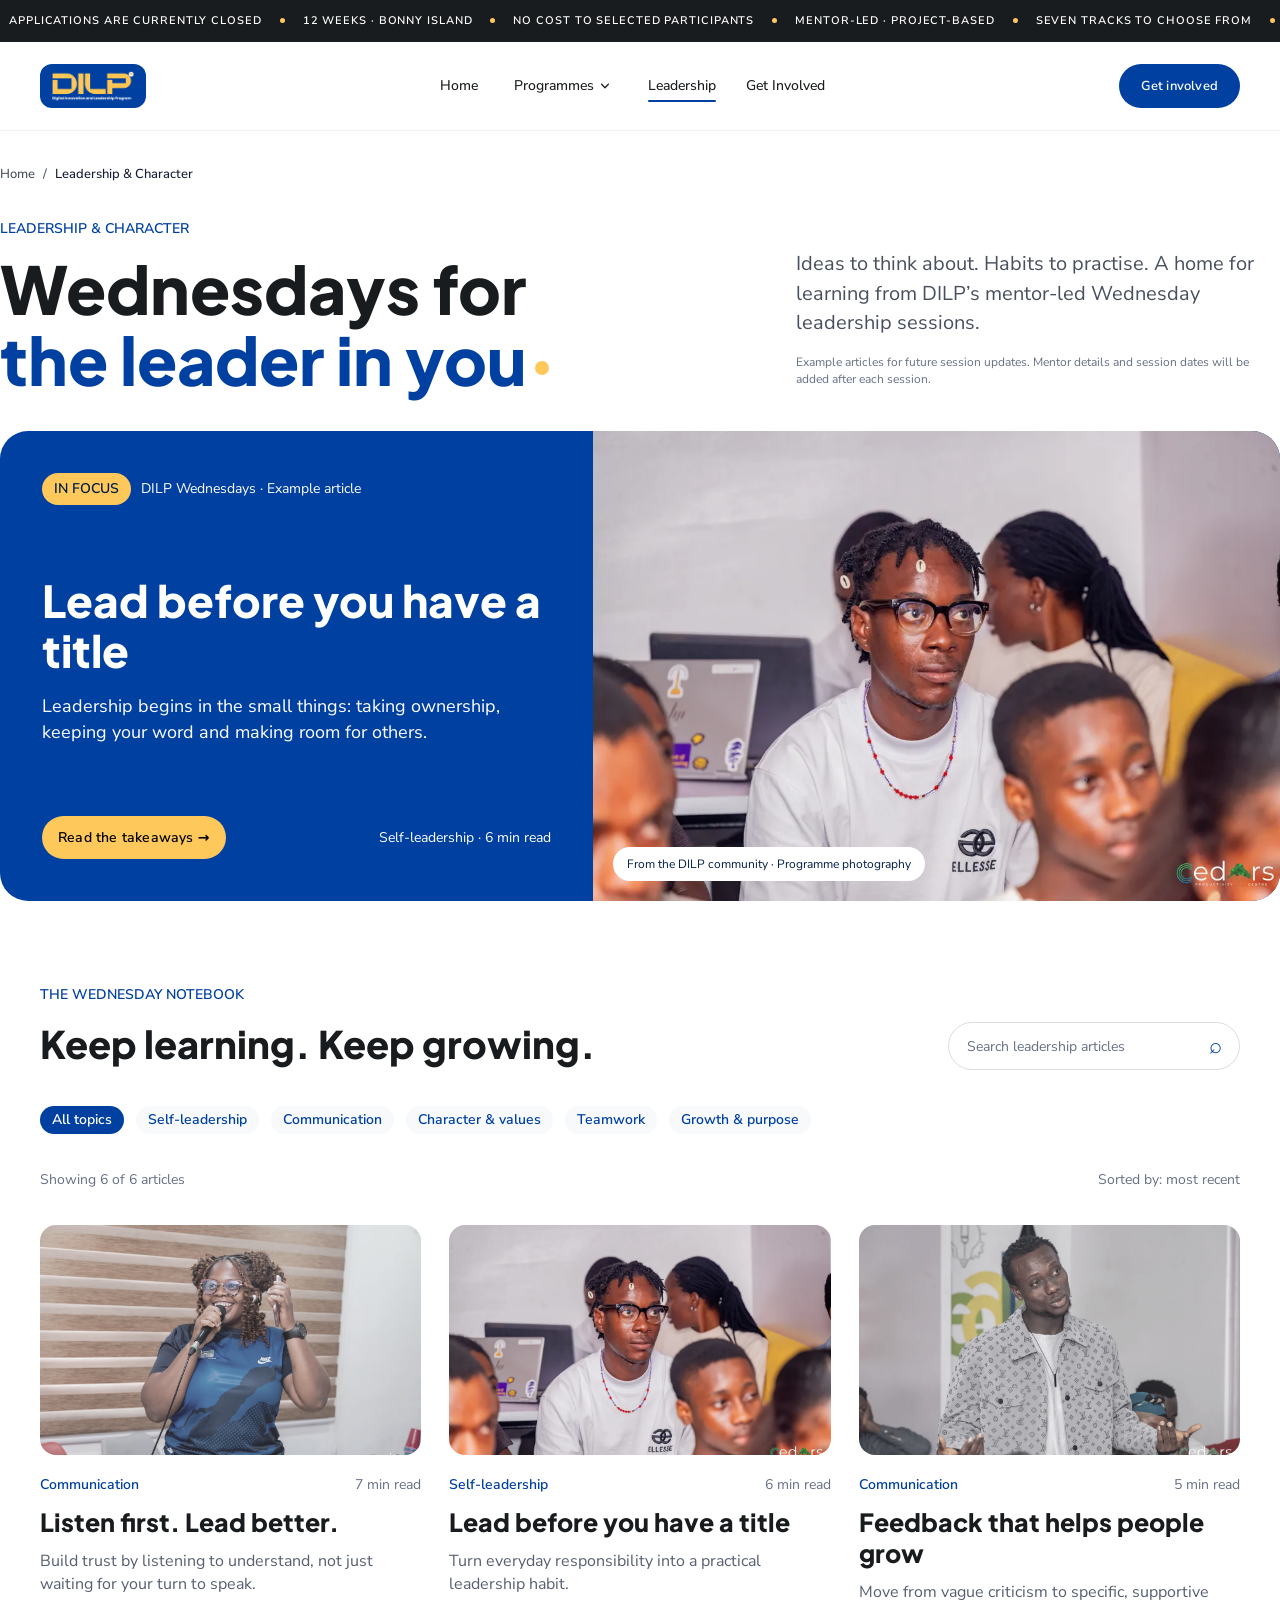
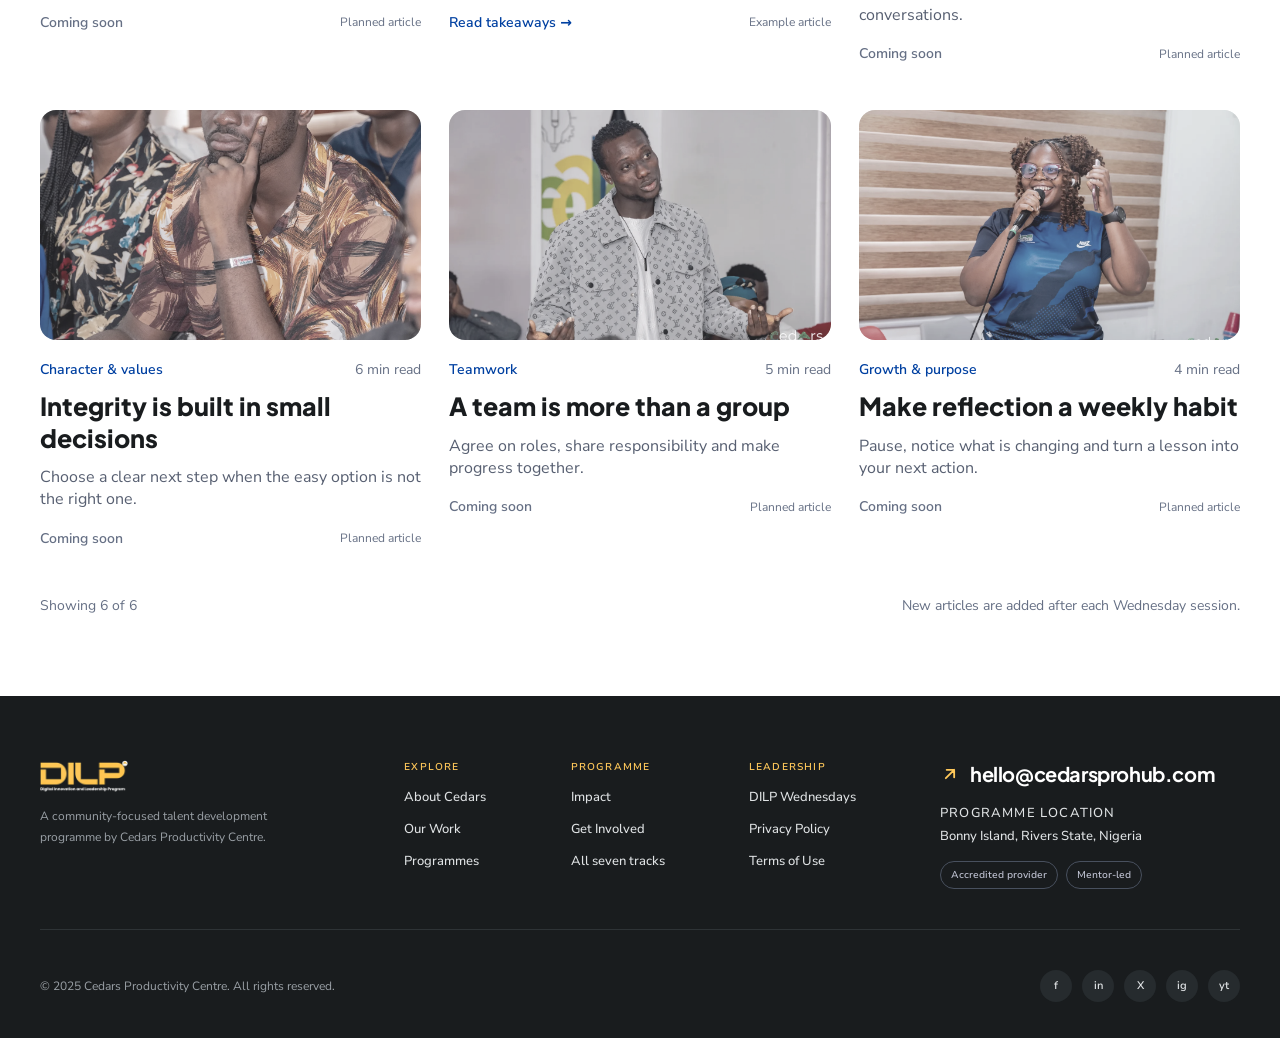
==== articles/index.html @ 05a24cbb "Add leadership articles, get-involved page and seven-track catalogue Pages - articles/: DILP Wednesd" ====
<!DOCTYPE html>
<html lang="en">
<head>
<meta charset="utf-8">
<meta name="viewport" content="width=device-width, initial-scale=1">
<title>DILP Wednesdays — Leadership hub | Cedars Productivity Centre</title>
<meta name="description" content="Ideas to think about. Habits to practise. A home for learning from DILP’s mentor-led Wednesday leadership sessions.">
<meta name="theme-color" content="#0040a1">

<meta property="og:type" content="website">
<meta property="og:title" content="DILP Wednesdays — Leadership hub | Cedars Productivity Centre">
<meta property="og:description" content="Ideas to think about. Habits to practise. A home for learning from DILP’s mentor-led Wednesday leadership sessions.">
<meta property="og:image" content="../assets/img/article-feature.webp">

<link rel="preconnect" href="https://fonts.googleapis.com">
<link rel="preconnect" href="https://fonts.gstatic.com" crossorigin>
<link href="https://fonts.googleapis.com/css2?family=Plus+Jakarta+Sans:wght@600;700;800&family=Nunito+Sans:ital,wght@0,400;0,500;0,600;0,700;1,400&family=Poppins:wght@400;500;600&display=swap" rel="stylesheet">
<link rel="stylesheet" href="../styles.css">
</head>
<body>

<a class="skip-link" href="#main">Skip to content</a>

<div class="ticker" aria-label="Programme announcements">
  <div class="marquee" style="--marquee-duration: 42s" data-marquee>
    <div class="marquee__track" data-marquee-track>
      <p class="ticker__item">APPLICATIONS ARE CURRENTLY CLOSED <img class="ticker__dot" src="../assets/svg/ticker-dot.svg" alt="" aria-hidden="true"></p>
      <p class="ticker__item">12 WEEKS · BONNY ISLAND <img class="ticker__dot" src="../assets/svg/ticker-dot.svg" alt="" aria-hidden="true"></p>
      <p class="ticker__item">NO COST TO SELECTED PARTICIPANTS <img class="ticker__dot" src="../assets/svg/ticker-dot.svg" alt="" aria-hidden="true"></p>
      <p class="ticker__item">MENTOR-LED · PROJECT-BASED <img class="ticker__dot" src="../assets/svg/ticker-dot.svg" alt="" aria-hidden="true"></p>
      <p class="ticker__item">SEVEN TRACKS TO CHOOSE FROM <img class="ticker__dot" src="../assets/svg/ticker-dot.svg" alt="" aria-hidden="true"></p>
      <p class="ticker__item">DELIVERED BY CEDARS PRODUCTIVITY CENTRE <img class="ticker__dot" src="../assets/svg/ticker-dot.svg" alt="" aria-hidden="true"></p>
    </div>
  </div>
</div>

<header class="header" data-header>
  <div class="shell header__inner">
    <a class="logo" href="../index.html" aria-label="DILP — home">
      <span class="logo__plate">
        <img class="logo__img" src="../assets/img/dilp-logo.png" width="186" height="68" alt="DILP">
        <span class="logo__word" aria-hidden="true">DILP</span>
      </span>
    </a>

    <nav class="nav" aria-label="Primary">
      <a class="nav__link" href="../index.html">Home</a>
      <div class="nav__group" data-dropdown data-open="false">
        <button class="nav__link" type="button" aria-expanded="false" aria-haspopup="true" aria-controls="programmes-menu" data-dropdown-toggle>
          Programmes
          <img class="nav__chevron" src="../assets/svg/nav-chevron.svg" alt="" aria-hidden="true">
        </button>
        <div class="dropdown" id="programmes-menu" role="menu">
          <span class="dropdown__label">SEVEN TRACKS</span>
          <a role="menuitem" href="../tracks/cybersecurity.html">Cybersecurity &amp; Digital Safety</a>
          <a role="menuitem" href="../tracks/front-end-development.html">Front-End Development</a>
          <a role="menuitem" href="../tracks/back-end-development.html">Back-End Development</a>
          <a role="menuitem" href="../tracks/product-design.html">Product Design</a>
          <a role="menuitem" href="../tracks/graphic-design.html">Graphic Design</a>
          <a role="menuitem" href="../tracks/ai-and-automation.html">AI &amp; Automation</a>
          <a role="menuitem" href="../tracks/data-analytics.html">Data Analytics</a>
        </div>
      </div>
      <a class="nav__link" href="../articles/index.html" aria-current="page">Leadership</a>
      <a class="nav__link" href="../get-involved.html">Get Involved</a>
    </nav>

    <div class="header__actions">
      <a class="btn btn--blue btn--nav" href="../get-involved.html">Get involved</a>
      <button class="burger" type="button" aria-expanded="false" aria-controls="mobile-nav" aria-label="Open menu" data-burger>
        <span></span>
      </button>
    </div>
  </div>

  <!-- Mobile menu mirrors the desktop nav exactly: the same four
       destinations, with Programmes expanding to the track list. -->
  <div class="mobile-nav" id="mobile-nav" data-open="false">
    <div class="shell">
      <ul data-accordion>
        <li><a href="../index.html">Home</a></li>
        <li class="mobile-nav__group" data-open="false">
          <button class="mobile-nav__toggle" type="button" aria-expanded="false" aria-controls="mobile-programmes" data-accordion-toggle>
            Programmes
            <span class="accordion__sign" aria-hidden="true">+</span>
          </button>
          <div class="accordion__panel" id="mobile-programmes" role="region" aria-label="Tracks">
            <div>
              <ul class="mobile-nav__sub">
                <li><a href="../tracks/cybersecurity.html">Cybersecurity &amp; Digital Safety</a></li>
            <li><a href="../tracks/front-end-development.html">Front-End Development</a></li>
            <li><a href="../tracks/back-end-development.html">Back-End Development</a></li>
            <li><a href="../tracks/product-design.html">Product Design</a></li>
            <li><a href="../tracks/graphic-design.html">Graphic Design</a></li>
            <li><a href="../tracks/ai-and-automation.html">AI &amp; Automation</a></li>
            <li><a href="../tracks/data-analytics.html">Data Analytics</a></li>
              </ul>
            </div>
          </div>
        </li>
        <li><a href="../articles/index.html">Leadership</a></li>
        <li><a href="../get-involved.html">Get Involved</a></li>
      </ul>
      <a class="btn btn--blue btn--lg" href="../get-involved.html">Get involved</a>
    </div>
  </div>
</header>

<main id="main">

  <section class="editorial">
    <div class="shell editorial__inner">
      <nav class="breadcrumb" aria-label="Breadcrumb">
        <a href="../index.html">Home</a>
        <span aria-hidden="true">/</span>
        <span aria-current="page">Leadership &amp; Character</span>
      </nav>

      <div class="masthead">
        <div class="masthead__title">
          <span class="editorial__label">LEADERSHIP &amp; CHARACTER</span>
          <h1>Wednesdays for<br><span class="accent">the leader in you</span><span class="masthead__dot" aria-hidden="true"></span></h1>
        </div>
        <div class="masthead__intro">
          <p>Ideas to think about. Habits to practise. A home for learning from DILP&rsquo;s mentor-led Wednesday leadership sessions.</p>
          <p class="masthead__note">Example articles for future session updates. Mentor details and session dates will be added after each session.</p>
        </div>
      </div>

      <article class="feature reveal">
        <div class="feature__story">
          <div class="feature__label">
            <span class="feature__badge">IN FOCUS</span>
            <span class="feature__series">DILP Wednesdays · Example article</span>
          </div>
          <div class="feature__copy">
            <h2><a class="card-link" href="lead-before-you-have-a-title.html">Lead before you have a title</a></h2>
            <p>Leadership begins in the small things: taking ownership, keeping your word and making room for others.</p>
          </div>
          <div class="feature__action">
            <a class="btn btn--yellow btn--feature" href="lead-before-you-have-a-title.html">Read the takeaways &rarr;</a>
            <span class="feature__meta">Self-leadership · 6 min read</span>
          </div>
        </div>
        <div class="feature__photo">
          <img src="../assets/img/article-feature.webp" alt="A DILP participant listening during a Wednesday leadership session." loading="lazy">
          <span class="feature__caption">From the DILP community · Programme photography</span>
        </div>
      </article>
    </div>
  </section>

  <section class="library">
    <div class="shell library__inner">
      <div class="library__head">
        <div class="library__heading">
          <span class="editorial__label">THE WEDNESDAY NOTEBOOK</span>
          <h2>Keep learning. Keep growing.</h2>
        </div>
        <label class="library__search">
          <span class="visually-hidden">Search leadership articles</span>
          <input type="search" placeholder="Search leadership articles" data-article-search>
          <span class="library__search-icon" aria-hidden="true">⌕</span>
        </label>
      </div>

      <div class="topics" role="group" aria-label="Browse by topic">
        <button class="topic is-active" type="button" data-topic="All topics">All topics</button>
        <button class="topic" type="button" data-topic="Self-leadership">Self-leadership</button>
        <button class="topic" type="button" data-topic="Communication">Communication</button>
        <button class="topic" type="button" data-topic="Character &amp; values">Character &amp; values</button>
        <button class="topic" type="button" data-topic="Teamwork">Teamwork</button>
        <button class="topic" type="button" data-topic="Growth &amp; purpose">Growth &amp; purpose</button>
      </div>

      <div class="library__status">
        <span data-article-count>Showing 6 of 6 articles</span>
        <span>Sorted by: most recent</span>
      </div>

      <div class="article-grid" data-article-grid>
        <article class="article-card article-card--soon reveal">
          <span class="article-card__media"><img src="../assets/img/article-card-a.webp" alt="A DILP facilitator leading a session in front of a whiteboard." loading="lazy"></span>
          <div class="article-card__body">
            <div class="article-card__meta">
              <span class="article-card__topic">Communication</span>
              <span class="article-card__time">7 min read</span>
            </div>
            <h3>Listen first. Lead better.</h3>
            <p>Build trust by listening to understand, not just waiting for your turn to speak.</p>
            <div class="article-card__foot">
              <span class="article-card__read article-card__read--soon">Coming soon</span>
              <span class="article-card__note">Planned article</span>
            </div>
          </div>
        </article>
        <article class="article-card reveal">
          <a class="article-card__media" href="lead-before-you-have-a-title.html"><img src="../assets/img/article-card-b.webp" alt="DILP participants working together during a session." loading="lazy"></a>
          <div class="article-card__body">
            <div class="article-card__meta">
              <span class="article-card__topic">Self-leadership</span>
              <span class="article-card__time">6 min read</span>
            </div>
            <h3><a class="card-link" href="lead-before-you-have-a-title.html">Lead before you have a title</a></h3>
            <p>Turn everyday responsibility into a practical leadership habit.</p>
            <div class="article-card__foot">
              <span class="article-card__read">Read takeaways &rarr;</span>
              <span class="article-card__note">Example article</span>
            </div>
          </div>
        </article>
        <article class="article-card article-card--soon reveal">
          <span class="article-card__media"><img src="../assets/img/article-card-c.webp" alt="A DILP participant speaking during a group discussion." loading="lazy"></span>
          <div class="article-card__body">
            <div class="article-card__meta">
              <span class="article-card__topic">Communication</span>
              <span class="article-card__time">5 min read</span>
            </div>
            <h3>Feedback that helps people grow</h3>
            <p>Move from vague criticism to specific, supportive conversations.</p>
            <div class="article-card__foot">
              <span class="article-card__read article-card__read--soon">Coming soon</span>
              <span class="article-card__note">Planned article</span>
            </div>
          </div>
        </article>
        <article class="article-card article-card--soon reveal">
          <span class="article-card__media"><img src="../assets/img/article-card-d.webp" alt="DILP participants listening during a leadership session." loading="lazy"></span>
          <div class="article-card__body">
            <div class="article-card__meta">
              <span class="article-card__topic">Character &amp; values</span>
              <span class="article-card__time">6 min read</span>
            </div>
            <h3>Integrity is built in small decisions</h3>
            <p>Choose a clear next step when the easy option is not the right one.</p>
            <div class="article-card__foot">
              <span class="article-card__read article-card__read--soon">Coming soon</span>
              <span class="article-card__note">Planned article</span>
            </div>
          </div>
        </article>
        <article class="article-card article-card--soon reveal">
          <span class="article-card__media"><img src="../assets/img/article-card-c.webp" alt="A DILP team working through a problem together." loading="lazy"></span>
          <div class="article-card__body">
            <div class="article-card__meta">
              <span class="article-card__topic">Teamwork</span>
              <span class="article-card__time">5 min read</span>
            </div>
            <h3>A team is more than a group</h3>
            <p>Agree on roles, share responsibility and make progress together.</p>
            <div class="article-card__foot">
              <span class="article-card__read article-card__read--soon">Coming soon</span>
              <span class="article-card__note">Planned article</span>
            </div>
          </div>
        </article>
        <article class="article-card article-card--soon reveal">
          <span class="article-card__media"><img src="../assets/img/article-card-a.webp" alt="A DILP participant reflecting during a Wednesday session." loading="lazy"></span>
          <div class="article-card__body">
            <div class="article-card__meta">
              <span class="article-card__topic">Growth &amp; purpose</span>
              <span class="article-card__time">4 min read</span>
            </div>
            <h3>Make reflection a weekly habit</h3>
            <p>Pause, notice what is changing and turn a lesson into your next action.</p>
            <div class="article-card__foot">
              <span class="article-card__read article-card__read--soon">Coming soon</span>
              <span class="article-card__note">Planned article</span>
            </div>
          </div>
        </article>
      </div>

      <p class="library__note" data-article-empty hidden>No articles match that search yet.</p>

      <div class="library__foot">
        <span>Showing 6 of 6</span>
        <span>New articles are added after each Wednesday session.</span>
      </div>
    </div>
  </section>
</main>

<footer class="footer">
  <div class="shell footer__inner">
    <div class="footer__top">
      <div class="footer__brand">
        <div class="logo">
          <span class="logo__plate">
            <img class="logo__img" src="../assets/img/dilp-logo.png" width="186" height="68" alt="DILP">
            <span class="logo__word" aria-hidden="true">DILP</span>
          </span>
        </div>
        <p>A community-focused talent development programme by Cedars Productivity Centre.</p>
      </div>

      <nav class="footer__col" aria-label="Explore">
        <span class="footer__label">EXPLORE</span>
        <a href="../index.html#why">About Cedars</a>
        <a href="../index.html#impact">Our Work</a>
        <a href="../index.html#tracks">Programmes</a>
      </nav>

      <nav class="footer__col" aria-label="Programme">
        <span class="footer__label">PROGRAMME</span>
        <a href="../index.html#impact">Impact</a>
        <a href="../get-involved.html">Get Involved</a>
        <a href="../index.html#tracks">All seven tracks</a>
      </nav>

      <nav class="footer__col" aria-label="Leadership">
        <span class="footer__label">LEADERSHIP</span>
        <a href="../articles/index.html">DILP Wednesdays</a>
        <a href="#">Privacy Policy</a>
        <a href="#">Terms of Use</a>
      </nav>

      <div class="footer__contact">
        <a class="footer__email" href="mailto:hello@cedarsprohub.com">
          <img src="../assets/svg/footer-arrow.svg" alt="" aria-hidden="true">
          <span>hello@cedarsprohub.com</span>
        </a>
        <div class="footer__location">
          <span class="footer__label">PROGRAMME LOCATION</span>
          <span>Bonny Island, Rivers State, Nigeria</span>
        </div>
        <div class="chips">
          <span class="chip-outline">Accredited provider</span>
          <span class="chip-outline">Mentor-led</span>
        </div>
      </div>
    </div>

    <div class="footer__divider"></div>

    <div class="footer__bottom">
      <p>© 2025 Cedars Productivity Centre. All rights reserved.</p>
      <div class="socials">
        <a href="#" aria-label="Facebook">f</a>
        <a href="#" aria-label="LinkedIn">in</a>
        <a href="#" aria-label="X">X</a>
        <a href="#" aria-label="Instagram">ig</a>
        <a href="#" aria-label="YouTube">yt</a>
      </div>
    </div>
  </div>
</footer>

<script src="../script.js"></script>
</body>
</html>
---- styles.css ----
/* =========================================================================
   DILP — Digital Innovation & Leadership Programme (Cedars Productivity Centre)
   Design tokens mirror the Figma variable set for the DILP landing page.
   ========================================================================= */

:root {
  /* --- Figma: DILP/Blue --- */
  --blue-1: #e6ecf6;
  --blue-2: #c2d1e8;
  --blue-5: #2e62b2;
  --blue-6: #0040a1;
  --blue-7: #003689;
  --blue-9: #00245c;
  --blue-10: #001d48;
  --blue-cta: #002e75;
  --blue-pale: #dcebff;
  --blue-ink: #0a2f63;

  /* --- Figma: DILP/Yellow --- */
  --yellow-6: #ffc85a;
  --yellow-8: #b58e40;
  --yellow-1: #ffdf9e;
  --yellow-ink: #5c4300;
  --yellow-ink-strong: #261a00;

  /* --- Figma: Primary/green --- */
  --green-1: #eafbec;
  --green-6: #2cd744;
  --green-8: #1f9930;
  --green-11: #104718;
  --mint-1: #cff3e4;
  --mint-ink: #12352a;

  /* --- Accent surfaces --- */
  --peach-1: #ffe4d4;
  --peach-ink: #7a3410;
  --peach-ink-strong: #8a3b12;
  --lilac-1: #edeafb;
  --lilac-ink: #352a75;

  /* --- Figma: Text/neutral ramp --- */
  --text-1: #f0f1f3;
  --text-2: #dadde2;
  --text-3: #bdc2cb;
  --text-6: #667085;
  --text-7: #575f71;
  --text-8: #48505e;
  --ink: #191c1e;
  --ink-soft: #424654;
  --white: #fff;
  --black: #000;
  --surface-soft: #f7f9fb;
  --hairline: #e0e3e5;

  /* --- Track pages (Figma: Track Page — Cybersecurity, 2012:9321) --- */
  --surface-tint: #f7f9fc;
  --hairline-2: #e4e8ef;
  --dark: #141b34;
  --yellow-2: #fff2d7;
  --yellow-9: #917233;

  /* --- Dark surfaces (ticker / footer) --- */
  --dark-chip: #262b2e;
  --dark-rule: #2e3336;
  --dark-text: #e0e3e5;
  --dark-muted: #9aa0a6;
  --dark-muted-2: #c3c6d6;

  /* --- Type --- */
  --font-display: "Plus Jakarta Sans", "Segoe UI", system-ui, sans-serif;
  --font-body: "Nunito Sans", "Segoe UI", system-ui, sans-serif;
  --font-alt: "Poppins", "Segoe UI", system-ui, sans-serif;

  /* --- Layout --- */
  --gutter: 60px;
  --radius-pill: 999px;

  --ease: cubic-bezier(0.22, 0.61, 0.36, 1);
  --shadow-sm: 0 1px 2px rgba(25, 28, 30, 0.05);
  --shadow-md: 0 12px 28px -12px rgba(25, 28, 30, 0.22);
  --shadow-lg: 0 24px 48px -20px rgba(25, 28, 30, 0.3);
}

*,
*::before,
*::after { box-sizing: border-box; }

html { scroll-behavior: smooth; }

body {
  margin: 0;
  background: var(--white);
  color: var(--ink);
  font-family: var(--font-body);
  font-size: 16px;
  line-height: 1.4;
  -webkit-font-smoothing: antialiased;
  overflow-x: hidden;
}

img { display: block; max-width: 100%; }
a { color: inherit; text-decoration: none; }
button { font: inherit; color: inherit; background: none; border: 0; cursor: pointer; }
ul { margin: 0; padding: 0; list-style: none; }
h1, h2, h3, h4, p, figure, figcaption, blockquote { margin: 0; }

:focus-visible {
  outline: 3px solid var(--blue-5);
  outline-offset: 3px;
  border-radius: 6px;
}

.visually-hidden {
  position: absolute;
  width: 1px; height: 1px;
  margin: -1px; padding: 0;
  overflow: hidden;
  clip: rect(0 0 0 0);
  white-space: nowrap;
  border: 0;
}

.skip-link {
  position: absolute;
  left: 16px; top: -60px;
  z-index: 200;
  padding: 10px 18px;
  background: var(--ink);
  color: var(--white);
  border-radius: var(--radius-pill);
  font-size: 13px; font-weight: 600;
  transition: top 0.2s var(--ease);
}
.skip-link:focus { top: 12px; }

/* ---------- Shared shell ---------- */

/* Full-bleed: content fills the viewport at every width rather than being
   boxed at the 1440px design frame. Every two-column block below uses
   `flex: <design width> 1 <design width>px`, so the columns are pixel-exact
   at the 1440px design width and then share the extra space in the same
   ratio as the design on anything wider. */
.shell {
  width: 100%;
  margin-inline: auto;
  padding-inline: var(--gutter);
}

.section--white { background: var(--white); }
.section--grey { background: var(--text-1); }

/* ---------- Buttons ---------- */

.btn {
  display: inline-flex;
  align-items: center;
  justify-content: center;
  gap: 8px;
  border-radius: var(--radius-pill);
  font-family: var(--font-body);
  font-weight: 600;
  letter-spacing: 0.2px;
  white-space: nowrap;
  transition: transform 0.18s var(--ease), box-shadow 0.18s var(--ease),
    background-color 0.18s var(--ease), color 0.18s var(--ease),
    border-color 0.18s var(--ease);
}
.btn:hover { transform: translateY(-2px); }
.btn:active { transform: translateY(0); }

/* Every filled button lightens its own fill on hover: --btn-hover carries the
   lighter shade (hex first, color-mix second for engines that support it). */
.btn[class*="btn--"]:hover { background: var(--btn-hover, transparent); }

.btn--blue {
  --btn-hover: #2a5fb4;
  --btn-hover: color-mix(in srgb, var(--blue-6) 82%, #fff);
  background: var(--blue-6);
  color: var(--white);
}
.btn--blue:hover { box-shadow: var(--shadow-md); }

.btn--yellow,
.btn--yellow-alt {
  --btn-hover: #ffdd93;
  --btn-hover: color-mix(in srgb, var(--yellow-6) 70%, #fff);
  background: var(--yellow-6);
}
.btn--yellow { color: var(--black); }
.btn--yellow-alt { color: var(--yellow-ink-strong); }
.btn--yellow:hover,
.btn--yellow-alt:hover { box-shadow: 0 12px 26px -14px rgba(255, 200, 90, 0.9); }

.btn--dark {
  --btn-hover: #3a4145;
  --btn-hover: color-mix(in srgb, var(--ink) 82%, #fff);
  background: var(--ink);
  color: var(--white);
}
.btn--dark:hover { box-shadow: var(--shadow-md); }

.btn--black {
  --btn-hover: #2e2e2e;
  --btn-hover: color-mix(in srgb, var(--black) 82%, #fff);
  background: var(--black);
  color: var(--white);
}
.btn--black:hover { box-shadow: var(--shadow-md); }

/* The two light buttons cannot get lighter, so they lift and warm instead. */
.btn--outline {
  --btn-hover: #f4f8fe;
  background: var(--white);
  border: 1.3px solid #c3c6d6;
  color: var(--blue-6);
}
.btn--outline:hover { border-color: var(--blue-5); box-shadow: var(--shadow-md); }

.btn--white {
  --btn-hover: #fff;
  background: var(--white);
  color: var(--green-11);
  font-family: var(--font-alt);
  font-weight: 500;
}
.btn--white:hover { box-shadow: var(--shadow-md); }

.btn--ghost-blue {
  --btn-hover: rgba(255, 255, 255, 0.14);
  border: 1px solid var(--blue-5);
  color: var(--white);
}
.btn--ghost-blue:hover { border-color: var(--white); }

.btn--xs { padding: 10px 16px; font-size: 12px; }
.btn--sm { padding: 12px 20px; font-size: 13px; }
.btn--md { padding: 15px 26px; font-size: 13px; }
.btn--nav { padding: 13px 22px; font-size: 13px; }
.btn--lg { padding: 16px 28px; font-size: 14px; font-weight: 700; }
.btn--pill-12 { padding: 12px 20px; font-size: 12px; font-family: var(--font-alt); font-weight: 500; }

/* ---------- Icon boxes ----------
   The Figma icon exports carry their own intrinsic leaf size (e.g. the
   clock glyph is 17.92px inside a 20px frame). These wrappers reproduce the
   designed outer box while the SVG keeps its exact leaf dimensions. */

.ico { flex: none; display: grid; place-items: center; }
.ico > img { width: auto; height: auto; max-width: none; }
.ico--16 { width: 16px; height: 16px; }
.ico--20 { width: 20px; height: 20px; }
.ico--24 { width: 24px; height: 24px; }
.ico--28 { width: 28px; height: 28px; }

/* arrow-right-02 exports pointing down; the design rotates it -90deg. */
.arrow > img { rotate: -90deg; }
.btn .arrow { transition: translate 0.2s var(--ease); }
.btn:hover .arrow { translate: 3px 0; }

/* ---------- Section heading pattern ---------- */

.heading2 {
  display: flex;
  flex-wrap: wrap;
  align-items: center;
  gap: 10px;
  font-family: var(--font-display);
  font-weight: 800;
  font-size: 38px;
  letter-spacing: -1px;
  line-height: 1.15;
  color: var(--ink);
}
.heading2 .accent { color: var(--blue-6); }
.heading2--stack { flex-direction: column; align-items: flex-start; gap: 4px; }
.heading2--center { flex-direction: column; align-items: center; gap: 2px; text-align: center; }

/* =========================================================================
   1. Announcement ticker (scrolling)
   ========================================================================= */

.ticker {
  height: 42px;
  background: var(--ink);
  display: flex;
  align-items: center;
  overflow: hidden;
}

.marquee { display: flex; width: max-content; }
.marquee__track {
  display: flex;
  align-items: center;
  flex: 0 0 auto;
  animation: marquee-scroll var(--marquee-duration, 42s) linear infinite;
}
.marquee:hover .marquee__track,
.marquee:focus-within .marquee__track { animation-play-state: paused; }
.marquee--reverse .marquee__track { animation-direction: reverse; }

@keyframes marquee-scroll {
  from { transform: translate3d(0, 0, 0); }
  to { transform: translate3d(-100%, 0, 0); }
}

.ticker__item {
  display: flex;
  align-items: center;
  gap: 18px;
  padding-inline: 9px;
  color: var(--white);
  font-size: 11px;
  font-weight: 600;
  letter-spacing: 0.9px;
  white-space: nowrap;
}
.ticker__dot { width: 5px; height: 5px; flex: none; }

/* =========================================================================
   2. Header
   ========================================================================= */

.header {
  position: sticky;
  top: 0;
  z-index: 100;
  background: var(--white);
  border-bottom: 1px solid var(--text-1);
  transition: box-shadow 0.25s var(--ease);
}
.header.is-stuck { box-shadow: 0 10px 30px -22px rgba(25, 28, 30, 0.8); }

.header__inner {
  height: 88px;
  display: flex;
  align-items: center;
  justify-content: space-between;
  gap: 24px;
}

.logo { display: flex; align-items: center; gap: 10px; }

/* The supplied wordmark is amber, so on the white header it sits on a
   brand-blue plate. On the dark footer it needs no plate. */
.logo__plate {
  display: inline-flex;
  align-items: center;
  padding: 7px 12px;
  border-radius: 12px;
  background: var(--blue-6);
  transition: background-color 0.2s var(--ease);
}
.logo:hover .logo__plate { background: var(--blue-5); }

/* dilp-logo.png is the supplied mark trimmed to its ink: 186x68. */
.logo__img { height: 30px; width: auto; }

/* Text fallback, shown only if the logo file is missing. */
.logo__word {
  display: none;
  font-family: var(--font-display);
  font-weight: 800;
  font-size: 24px;
  line-height: 1;
  letter-spacing: -0.6px;
  color: var(--yellow-6);
}
.logo--fallback .logo__img { display: none; }
.logo--fallback .logo__word { display: block; }

.footer .logo__plate { padding: 0; background: none; }
.footer .logo:hover .logo__plate { background: none; }
.footer .logo__img { height: 32px; }
.footer .logo__word { font-size: 26px; }
.logo__badge {
  flex: none;
  padding: 4px 8px;
  border-radius: var(--radius-pill);
  background: var(--surface-soft);
  color: var(--ink-soft);
  font-size: 10px;
  font-weight: 600;
  letter-spacing: 0.4px;
  white-space: nowrap;
}

.nav { display: flex; align-items: center; gap: 30px; }
.nav__link {
  position: relative;
  display: inline-flex;
  align-items: center;
  gap: 4px;
  padding-block: 4px;
  font-size: 14px;
  font-weight: 500;
  color: var(--ink);
  transition: color 0.18s var(--ease);
}
.nav__link::after {
  content: "";
  position: absolute;
  left: 0; right: 0; bottom: -2px;
  height: 2px;
  border-radius: 2px;
  background: var(--blue-6);
  transform: scaleX(0);
  transform-origin: left;
  transition: transform 0.22s var(--ease);
}
.nav__link:hover { color: var(--blue-6); }
.nav__link:hover::after,
.nav__link[aria-current="page"]::after { transform: scaleX(1); }

.nav__chevron { width: 14px; height: 18px; transition: transform 0.2s var(--ease); }
.nav__group { position: relative; }
.nav__group[data-open="true"] .nav__chevron { transform: rotate(180deg); }

.dropdown {
  position: absolute;
  top: calc(100% + 18px);
  left: 50%;
  translate: -50% 0;
  min-width: 300px;
  padding: 10px;
  background: var(--white);
  border: 1px solid var(--text-1);
  border-radius: 18px;
  box-shadow: var(--shadow-lg);
  opacity: 0;
  visibility: hidden;
  transform: translateY(-6px);
  transition: opacity 0.2s var(--ease), transform 0.2s var(--ease), visibility 0.2s;
}
.nav__group[data-open="true"] .dropdown {
  opacity: 1;
  visibility: visible;
  transform: translateY(0);
}
.dropdown__label {
  display: block;
  padding: 6px 12px 10px;
  font-size: 10px;
  font-weight: 700;
  letter-spacing: 1.2px;
  color: var(--text-6);
}
.dropdown a {
  display: flex;
  align-items: center;
  justify-content: space-between;
  gap: 16px;
  padding: 10px 12px;
  border-radius: 12px;
  font-size: 14px;
  font-weight: 500;
  transition: background-color 0.16s var(--ease), color 0.16s var(--ease);
}
.dropdown a:hover { background: var(--blue-1); color: var(--blue-6); }
.dropdown a span { font-size: 11px; color: var(--text-6); }
.dropdown a:hover span { color: var(--blue-5); }

.header__actions { display: flex; align-items: center; gap: 12px; }

.burger {
  display: none;
  width: 44px; height: 44px;
  align-items: center;
  justify-content: center;
  border: 1px solid var(--text-2);
  border-radius: 12px;
}
.burger span {
  position: relative;
  display: block;
  width: 18px; height: 2px;
  border-radius: 2px;
  background: var(--ink);
  transition: background-color 0.2s var(--ease);
}
.burger span::before,
.burger span::after {
  content: "";
  position: absolute;
  left: 0;
  width: 18px; height: 2px;
  border-radius: 2px;
  background: var(--ink);
  transition: transform 0.24s var(--ease);
}
.burger span::before { top: -6px; }
.burger span::after { top: 6px; }
.burger[aria-expanded="true"] span { background: transparent; }
.burger[aria-expanded="true"] span::before { transform: translateY(6px) rotate(45deg); }
.burger[aria-expanded="true"] span::after { transform: translateY(-6px) rotate(-45deg); }

.mobile-nav {
  display: none;
  border-top: 1px solid var(--text-1);
  background: var(--white);
}
.mobile-nav[data-open="true"] { display: block; }
.mobile-nav > .shell > ul { padding: 12px 0 0; }
.mobile-nav > .shell > ul > li > a,
.mobile-nav__toggle {
  display: block;
  width: 100%;
  padding: 14px 0;
  font-size: 16px;
  font-weight: 600;
  text-align: left;
  border-bottom: 1px solid var(--text-1);
}
.mobile-nav .btn { margin: 20px 0 24px; width: 100%; }

/* Programmes expands to the track list instead of being a dead link. */
.mobile-nav__toggle {
  display: flex;
  align-items: center;
  justify-content: space-between;
  gap: 16px;
}
.mobile-nav__sub { padding: 6px 0 10px; }
.mobile-nav__sub a {
  display: block;
  padding: 11px 0 11px 16px;
  font-size: 15px;
  font-weight: 500;
  color: var(--text-8);
  border-left: 2px solid var(--text-2);
}
.mobile-nav__sub a:hover { color: var(--blue-6); border-left-color: var(--blue-6); }

/* =========================================================================
   3. Hero
   ========================================================================= */

.hero__inner {
  display: flex;
  align-items: center;
  gap: 60px;
  padding-block: 64px;
}
.hero__copy {
  flex: 720 1 720px;
  min-width: 0;
  display: flex;
  flex-direction: column;
  align-items: flex-start;
  gap: 28px;
}
.hero__headline {
  display: flex;
  flex-direction: column;
  gap: 4px;
  font-family: var(--font-display);
  font-weight: 800;
  font-size: 58px;
  line-height: 66px;
  letter-spacing: -1.6px;
  color: var(--ink);
}
.hero__line2 { display: flex; flex-wrap: wrap; align-items: center; gap: 14px; }
.hero__mark {
  display: inline-block;
  padding: 4px 18px 8px;
  border-radius: 14px;
  background: var(--yellow-6);
  transition: transform 0.35s var(--ease);
}
.hero__mark:hover { transform: rotate(-1.5deg) scale(1.02); }
.hero__sub {
  width: 560px;
  max-width: 100%;
  font-size: 20px;
  font-weight: 500;
  color: var(--text-8);
}
.hero__ctas { display: flex; flex-wrap: wrap; align-items: center; gap: 14px; }

.proof { display: flex; align-items: center; gap: 14px; }
.avatar-stack { display: flex; align-items: center; }
.avatar-stack img {
  width: 38px; height: 38px;
  margin-left: -12px;
  border: 2px solid var(--white);
  border-radius: 50%;
  object-fit: cover;
  transition: transform 0.22s var(--ease);
}
.avatar-stack img:first-child { margin-left: 0; }
.avatar-stack:hover img { transform: translateY(-3px); }
.proof__text { display: flex; flex-direction: column; gap: 1px; font-size: 14px; }
.proof__text strong { font-weight: 600; color: var(--black); }
.proof__text span { font-weight: 500; color: var(--text-8); }

.hero__media {
  flex: 480 1 480px;
  min-width: 0;
  aspect-ratio: 480 / 560;
  max-height: 720px;
  border-radius: 28px;
  overflow: hidden;
  background: var(--text-1);
}
.hero__media img { width: 100%; height: 100%; object-fit: cover; }

/* =========================================================================
   4. Hero promo cluster
   ========================================================================= */

.promo__inner {
  display: flex;
  align-items: stretch;
  gap: 20px;
  padding-bottom: 80px;
}
/* "Applications open" leads on the left; the quiz + delivered-by pair sits
   on the right. Source order keeps the CTA first for screen readers. */
.card-urgency { order: 1; }
.promo__side { order: 2; }
.promo__side {
  flex: 386 1 386px;
  min-width: 0;
  display: flex;
  flex-direction: column;
  gap: 20px;
}

.card-quiz {
  height: 176px;
  display: flex;
  flex-direction: column;
  align-items: flex-start;
  justify-content: space-between;
  padding: 28px;
  border-radius: 24px;
  background: var(--green-1);
}
.card-quiz h3 {
  max-width: 330px;
  font-family: var(--font-alt);
  font-weight: 600;
  font-size: 24px;
  line-height: 1.2;
  color: var(--green-11);
}

.card-delivered {
  display: flex;
  flex-direction: column;
  gap: 14px;
  padding: 26px 28px;
  border-radius: 24px;
  background: var(--ink);
}
.card-delivered__eyebrow {
  font-size: 12px;
  font-weight: 500;
  letter-spacing: 0.4px;
  color: var(--yellow-6);
}
.card-delivered h3 {
  font-family: var(--font-alt);
  font-weight: 600;
  font-size: 30px;
  line-height: 1.2;
  color: var(--white);
}
.chips { display: flex; flex-wrap: wrap; gap: 8px; }
.chip-outline {
  padding: 6px 10px;
  border: 1px solid var(--text-7);
  border-radius: var(--radius-pill);
  font-size: 12px;
  font-weight: 500;
  color: var(--text-2);
}

.card-urgency {
  flex: 1 1 100%;
  min-width: 0;
  display: flex;
  border-radius: 24px;
  background: var(--blue-6);
  overflow: hidden;
}
.card-urgency__copy {
  flex: 960 1 960px;
  min-width: 0;
  display: flex;
  flex-direction: column;
  justify-content: space-between;
  gap: 32px;
  padding: 40px 32px 40px 40px;
}
.card-urgency__top { display: flex; flex-direction: column; align-items: flex-start; gap: 20px; }
.chip-urgency {
  padding: 7px 12px;
  border-radius: var(--radius-pill);
  background: var(--yellow-6);
  color: var(--black);
  font-family: var(--font-alt);
  font-weight: 500;
  font-size: 16px;
}
.card-urgency h2 {
  max-width: 75.5%; /* 670/888 of the copy column, per Figma */
  font-family: var(--font-alt);
  font-weight: 600;
  font-size: 48px;
  line-height: 1.4;
  letter-spacing: -0.96px;
  color: var(--white);
}
.card-urgency__media { flex: 360 1 360px; min-width: 0; position: relative; overflow: hidden; }
.card-urgency__media img {
  position: absolute;
  inset: 0;
  width: 100%; height: 100%;
  object-fit: cover;
  object-position: 34% 30%;
}

/* =========================================================================
   5. Track marquee (scrolling)
   ========================================================================= */

.track-marquee {
  height: 68px;
  display: flex;
  align-items: center;
  background: var(--yellow-6);
  overflow: hidden;
}
.track-marquee__item {
  display: flex;
  align-items: center;
  gap: 22px;
  padding-inline: 11px;
  font-family: var(--font-display);
  font-weight: 700;
  font-size: 17px;
  letter-spacing: -0.2px;
  color: var(--black);
  white-space: nowrap;
}
.track-marquee__sep { width: 5px; height: 5px; flex: none; }

/* =========================================================================
   6. Tracks
   ========================================================================= */

.tracks__inner {
  display: flex;
  flex-direction: column;
  align-items: center;
  gap: 40px;
  padding-block: 80px;
}

.meta-pill {
  display: flex;
  align-items: center;
  gap: 12px;
  padding: 8px 16px;
  border-radius: 24px;
  background: var(--text-1);
}
.meta-pill--tight { padding: 8px 12px; }
.meta-pill__item { display: flex; align-items: center; gap: 8px; }
.meta-pill__item > .ico { flex: none; }
.meta-pill__item span { font-size: 12px; font-weight: 500; color: var(--text-8); white-space: nowrap; }
.meta-pill__rule { width: 1px; height: 21px; flex: none; background: var(--text-3); }

.track-featured {
  width: 100%;
  display: flex;
  border: 1px solid var(--text-2);
  border-radius: 24px;
  background: var(--white);
  overflow: hidden;
  transition: transform 0.25s var(--ease), box-shadow 0.25s var(--ease);
}
.track-featured:hover { transform: translateY(-3px); box-shadow: var(--shadow-md); }

.track-featured__thumb {
  flex: 440 1 440px;
  min-width: 0;
  height: 266px;
  display: flex;
  align-items: center;
  justify-content: center;
  background: var(--blue-6);
  overflow: hidden;
}
/* 476/440 — the designed inner overhangs the thumbnail on both sides. */
.track-featured__thumb-inner {
  width: 108.18%;
  height: 276px;
  flex: none;
  position: relative;
  border-radius: 14px;
  overflow: hidden;
}
/* Design places a 650x433 image at (-87,-57) inside 476x276, i.e. 50% / 36%. */
.track-featured__thumb-inner img {
  position: absolute;
  inset: 0;
  max-width: none;
  width: 100%; height: 100%;
  object-fit: cover;
  object-position: 50% 36%;
  transition: transform 0.6s var(--ease);
}
.track-featured:hover .track-featured__thumb-inner img { transform: scale(1.05); }

.track-featured__body {
  flex: 878 1 878px;
  min-width: 0;
  display: flex;
  flex-direction: column;
  justify-content: space-between;
  gap: 24px;
  padding: 32px 36px;
}
.track-featured__top { display: flex; flex-direction: column; align-items: flex-start; gap: 12px; }
.chip-soft {
  padding: 6px 10px;
  border-radius: 6px;
  background: var(--blue-1);
  color: var(--blue-6);
  font-size: 12px;
  font-weight: 400;
}
.track-featured__top h3 {
  font-family: var(--font-alt);
  font-weight: 600;
  font-size: 24px;
  line-height: 1.2;
  color: var(--ink);
}
.track-featured__top p {
  max-width: 700px;
  font-size: 14px;
  line-height: 24px;
  color: var(--text-8);
}
.track-featured__bottom {
  display: flex;
  flex-wrap: wrap;
  align-items: center;
  justify-content: space-between;
  gap: 16px;
}
.track-featured__actions { display: flex; flex-wrap: wrap; align-items: center; gap: 24px; }
.link-strong {
  font-size: 12px;
  font-weight: 700;
  color: var(--blue-6);
  border-bottom: 1px solid transparent;
  transition: border-color 0.18s var(--ease);
}
.link-strong:hover { border-color: var(--blue-6); }

.track-grid {
  width: 100%;
  display: grid;
  grid-template-columns: repeat(2, minmax(0, 1fr));
  gap: 28px 20px;
}

.track-card {
  display: flex;
  flex-direction: column;
  border: 1px solid var(--text-2);
  border-radius: 20px;
  background: var(--white);
  overflow: hidden;
  transition: transform 0.25s var(--ease), box-shadow 0.25s var(--ease), border-color 0.25s var(--ease);
}
.track-card:hover {
  transform: translateY(-4px);
  border-color: var(--blue-2);
  box-shadow: var(--shadow-md);
}
.track-card__media {
  height: 168px;
  position: relative;
  overflow: hidden;
  background: var(--text-1);
}
.track-card__media img {
  position: absolute;
  inset: 0;
  width: 100%; height: 100%;
  object-fit: cover;
  transition: transform 0.6s var(--ease);
}
.track-card:hover .track-card__media img { transform: scale(1.06); }
.track-card__media--data img { object-position: center 22%; }
.track-card__media--backend img { object-position: center 34%; }
.track-card__media--design img { object-position: center 38%; }
.track-card__media--frontend img { object-position: center 46%; }
.track-card__media--graphic img { object-position: center 45%; }
.track-card__media--ai img { object-position: center 32%; }

.track-card__body {
  flex: 1;
  display: flex;
  flex-direction: column;
  gap: 16px;
  padding: 20px 24px;
}
.tag {
  align-self: flex-start;
  padding: 6px 10px;
  border-radius: 6px;
  font-size: 10px;
  font-weight: 600;
  letter-spacing: 0.6px;
}
.tag--data { background: var(--yellow-1); color: var(--yellow-ink); }
.tag--core-green { background: var(--mint-1); color: var(--mint-ink); }
.tag--design { background: var(--peach-1); color: var(--peach-ink-strong); }
.tag--core-blue { background: var(--blue-pale); color: var(--blue-6); }

.track-card__body h3 {
  font-family: var(--font-alt);
  font-weight: 600;
  font-size: 24px;
  line-height: 1.2;
  color: var(--ink);
}
.track-card__body > p { font-size: 13px; line-height: 22px; color: var(--text-8); }

/* The card heading links to the track page and stretches over the whole
   card, so clicking anywhere opens it. The Apply button sits above it. */
.card-link { color: inherit; }
.card-link::after { content: ""; position: absolute; inset: 0; z-index: 1; }
.track-card, .track-featured { position: relative; }
.track-card:hover .card-link,
.track-featured:hover .card-link { color: var(--blue-6); }
.track-card .btn, .track-featured .btn, .track-featured .link-strong { position: relative; z-index: 2; }
.track-card__footer {
  margin-top: auto;
  display: flex;
  flex-wrap: wrap;
  align-items: center;
  justify-content: space-between;
  gap: 12px;
}

/* =========================================================================
   7. What you leave with
   ========================================================================= */

.develops__inner {
  display: flex;
  flex-direction: column;
  align-items: center;
  gap: 40px;
  padding-block: 80px;
}
.develops__grid {
  width: 100%;
  display: grid;
  grid-template-columns: repeat(3, minmax(0, 1fr));
  gap: 20px;
}
.develop-card {
  display: flex;
  flex-direction: column;
  gap: 16px;
  padding: 24px;
  border-radius: 22px;
  overflow: hidden;
  transition: transform 0.25s var(--ease), box-shadow 0.25s var(--ease);
}
.develop-card:hover { transform: translateY(-4px); box-shadow: var(--shadow-md); }
.develop-card h3 {
  font-family: var(--font-alt);
  font-weight: 600;
  font-size: 20px;
  line-height: 1.4;
}
.develop-card p { font-size: 13px; line-height: 22px; opacity: 0.82; }

.develop-card__art {
  margin-top: auto;
  position: relative;
  height: 132px;
  border-radius: 16px;
  background: rgba(255, 255, 255, 0.62);
  overflow: hidden;
  container-type: inline-size;
}
.develop-card__art img { position: absolute; }
.develop-card__art .s1 { left: 26px; top: 42px; width: 96px; height: 96px; }
.develop-card__art .s2 { left: 104px; top: 20px; width: 58px; height: 58px; transition: transform 0.45s var(--ease); }
.develop-card__art .s3 { left: 208px; top: 54px; width: 40px; height: 40px; transition: transform 0.45s var(--ease); }
.develop-card:hover .develop-card__art .s2 { transform: translateY(-6px); }
.develop-card:hover .develop-card__art .s3 { transform: rotate(90deg) scale(1.1); }
.develop-card__num {
  position: absolute;
  left: 272px; top: 68px;
  font-family: var(--font-display);
  font-weight: 800;
  font-size: 44px;
  line-height: 1;
  white-space: nowrap;
}

/* The number sits at a fixed 272px in the design. Once the illustration is
   narrower than that leaves room for, anchor it to the right edge instead. */
@container (max-width: 348px) {
  .develop-card__num { left: auto; right: 18px; }
}
@container (max-width: 250px) {
  .develop-card__art .s3 { display: none; }
}

.dc--1 { background: var(--blue-pale); color: var(--blue-ink); }
.dc--1 .develop-card__num { color: rgba(0, 64, 161, 0.35); }
.dc--2 { background: var(--mint-1); color: var(--mint-ink); }
.dc--2 .develop-card__num { color: rgba(27, 138, 99, 0.35); }
.dc--3 { background: var(--peach-1); color: var(--peach-ink); }
.dc--3 .develop-card__num { color: rgba(210, 96, 26, 0.35); }
.dc--4 { background: var(--yellow-1); color: var(--yellow-ink); }
.dc--4 .develop-card__num { color: rgba(181, 142, 64, 0.35); }
.dc--5 { background: var(--lilac-1); color: var(--lilac-ink); }
.dc--5 .develop-card__num { color: rgba(107, 91, 196, 0.35); }
.dc--6 { background: var(--blue-1); color: var(--blue-ink); }
.dc--6 .develop-card__num { color: rgba(46, 98, 178, 0.35); }

/* =========================================================================
   8. Why choose DILP
   ========================================================================= */

.why__inner {
  display: flex;
  flex-direction: column;
  gap: 36px;
  padding-block: 80px;
}
.why__body { display: flex; align-items: stretch; gap: 40px; }
.why__left {
  flex: 560 1 560px;
  min-width: 0;
  display: flex;
  flex-direction: column;
  align-items: flex-start;
  gap: 24px;
}

.accordion {
  width: 100%;
  border: 1px solid var(--text-2);
  border-radius: 20px;
  overflow: hidden;
}
.accordion__item {
  border-top: 1px solid var(--text-1);
  transition: background-color 0.25s var(--ease);
}
.accordion__item:first-child { border-top: 0; }
.accordion__item[data-open="true"] { background: var(--text-1); }

.accordion__head {
  width: 100%;
  display: flex;
  align-items: center;
  justify-content: space-between;
  gap: 16px;
  padding: 20px 22px;
  text-align: left;
  font-family: var(--font-display);
  font-weight: 600;
  font-size: 15px;
  color: var(--black);
}
.accordion__sign {
  flex: none;
  font-family: var(--font-body);
  font-weight: 600;
  font-size: 18px;
  color: var(--ink-soft);
  transition: color 0.2s var(--ease), transform 0.3s var(--ease);
}
[data-open="true"] > .accordion__head .accordion__sign { color: var(--blue-6); transform: rotate(180deg); }

.accordion__panel {
  display: grid;
  grid-template-rows: 0fr;
  transition: grid-template-rows 0.34s var(--ease);
}
[data-open="true"] > .accordion__panel { grid-template-rows: 1fr; }
.accordion__panel > div { overflow: hidden; }
.accordion__panel p {
  padding: 0 22px 20px;
  font-size: 13px;
  line-height: 23px;
  color: var(--text-8);
}

.why__media {
  flex: 720 1 720px;
  min-width: 0;
  border-radius: 24px;
  overflow: hidden;
  background: var(--blue-2);
}
.why__media img {
  width: 100%; height: 100%;
  min-height: 388px;
  object-fit: cover;
  object-position: center 28%;
}

/* =========================================================================
   9. Evidence + stats
   ========================================================================= */

.evidence__inner {
  display: flex;
  align-items: flex-end;
  gap: 48px;
  padding-block: 80px;
}
.video-card {
  flex: 720 1 720px;
  min-width: 0;
  aspect-ratio: 720 / 362;
  max-height: 560px;
  position: relative;
  border-radius: 33.688px;
  overflow: hidden;
  background: var(--ink);
}
/* Design places an 834x470 still at (-14,-67) inside 720x362 — 12% / 62%. */
.video-card > img.video-card__still {
  position: absolute;
  inset: 0;
  max-width: none;
  width: 100%; height: 100%;
  object-fit: cover;
  object-position: 12% 62%;
}
.video-card__play {
  position: absolute;
  left: 50%; top: 50%;
  /* Centred with the individual `translate` property, so the hover must
     grow it with the individual `scale` — a `transform: translate(…) scale(…)`
     would be applied *on top of* the translate above and shift it off centre. */
  translate: -50% -50%;
  width: 60px; height: 60px;
  display: grid;
  place-items: center;
  transition: scale 0.22s var(--ease);
}
.video-card__play::after {
  content: "";
  position: absolute;
  inset: -14px;
  border-radius: 50%;
  border: 2px solid rgba(255, 255, 255, 0.5);
  opacity: 0;
  transition: opacity 0.25s var(--ease);
}
.video-card__play:hover,
.video-card__play:focus-visible { scale: 1.08; }
.video-card__play:active { scale: 1.02; }
.video-card__play:hover::after,
.video-card__play:focus-visible::after { opacity: 1; }
.video-card__play .bg { position: absolute; inset: 0; width: 60px; height: 60px; }
.video-card__play .glyph { position: relative; }

.video-card__caption {
  position: absolute;
  left: 24px; bottom: 24px;
  width: 400px;
  max-width: calc(100% - 48px);
  display: flex;
  flex-direction: column;
  gap: 4px;
  padding: 16px 20px;
  border-radius: 16px;
  background: rgba(0, 0, 0, 0.6);
  backdrop-filter: blur(4px);
}
.video-card__caption strong {
  font-family: var(--font-alt);
  font-weight: 600;
  font-size: 18px;
  color: var(--white);
}
.video-card__caption span { font-size: 15.3px; color: var(--dark-muted-2); }
.video-card__caption em { font-size: 15.3px; font-style: italic; color: var(--green-6); }

.evidence__right {
  flex: 552 1 552px;
  min-width: 0;
  display: flex;
  flex-direction: column;
  gap: 28px;
}
.evidence__right .heading2 { font-size: 36px; }

.stats { display: grid; grid-template-columns: repeat(2, minmax(0, 1fr)); gap: 16px; }
.stat {
  display: flex;
  flex-direction: column;
  gap: 4px;
  padding: 22px 24px;
  border-radius: 18px;
  transition: transform 0.22s var(--ease), box-shadow 0.22s var(--ease);
}
.stat:hover { transform: translateY(-3px); box-shadow: var(--shadow-md); }
.stat__num {
  font-family: var(--font-display);
  font-weight: 800;
  font-size: 36px;
  line-height: 1.15;
  letter-spacing: -1px;
}
.stat__label { font-size: 12px; font-weight: 600; letter-spacing: 0.3px; }
.stat--white { background: var(--white); color: var(--black); }
.stat--peach { background: var(--peach-1); color: var(--peach-ink); }
.stat--yellow { background: var(--yellow-6); color: var(--black); }
.stat--blue { background: var(--blue-1); color: var(--blue-7); }
.stat--wide { grid-column: 1 / -1; }

/* =========================================================================
   10. Structured journey
   ========================================================================= */

.journey__inner { padding-block: 80px; }
.journey__card {
  display: flex;
  border-radius: 28px;
  background: var(--blue-10);
  overflow: hidden;
}
.journey__photo { flex: 470 1 470px; min-width: 0; position: relative; overflow: hidden; }
.journey__photo > img {
  position: absolute;
  inset: 0;
  width: 100%; height: 100%;
  object-fit: cover;
  object-position: 52% 38%;
}
.journey__badge {
  position: absolute;
  left: 30px; bottom: 30px;
  width: 250px;
  max-width: calc(100% - 60px);
  padding: 16px 20px;
  border-radius: 16px;
  background: var(--yellow-6);
  font-family: var(--font-display);
  font-weight: 800;
  font-size: 17px;
  line-height: 25px;
  color: var(--yellow-ink-strong);
}
.journey__content {
  flex: 850 1 850px;
  min-width: 0;
  display: flex;
  flex-direction: column;
  align-items: flex-start;
  gap: 24px;
  padding: 44px 48px;
}
.journey__heading {
  display: flex;
  flex-direction: column;
  gap: 4px;
  font-family: var(--font-display);
  font-weight: 800;
  font-size: 33px;
  line-height: 1.18;
  letter-spacing: -0.9px;
  color: var(--white);
}
.journey__heading .accent { color: var(--yellow-6); }

.steps {
  width: 100%;
  display: grid;
  grid-template-columns: repeat(2, minmax(0, 1fr));
  gap: 10px;
}
.step {
  display: flex;
  align-items: center;
  gap: 12px;
  padding: 14px 18px 14px 16px;
  border-radius: 14px;
  background: var(--blue-9);
  transition: background-color 0.2s var(--ease), transform 0.2s var(--ease);
}
.step:hover { background: #003173; transform: translateX(4px); }
.step:last-child { grid-column: 1 / -1; }
.step__num {
  flex: none;
  width: 28px; height: 28px;
  display: grid;
  place-items: center;
  border-radius: 50%;
  background: var(--yellow-6);
  font-family: var(--font-display);
  font-weight: 800;
  font-size: 13px;
  color: var(--yellow-ink-strong);
}
.step__label { min-width: 0; display: flex; flex-direction: column; gap: 2px; }
.step__label strong {
  font-family: var(--font-display);
  font-weight: 700;
  font-size: 15px;
  color: var(--white);
}
.step__label span { font-size: 12px; color: var(--dark-muted-2); }

/* =========================================================================
   11. Current opportunity
   ========================================================================= */

.opportunity__inner { display: flex; padding-block: 56px; }
.opportunity__card {
  width: 100%;
  display: flex;
  align-items: center;
  gap: 40px;
  padding: 32px 36px;
  border-radius: 24px;
  background: var(--white);
  box-shadow: var(--shadow-sm);
}
.opportunity__headline {
  width: 280px;
  flex: none;
  display: flex;
  flex-direction: column;
  align-items: flex-start;
  gap: 8px;
}
.chip-live {
  display: flex;
  align-items: center;
  gap: 7px;
  padding: 6px 12px 6px 11px;
  border-radius: var(--radius-pill);
  background: var(--green-1);
  color: var(--green-11);
  font-size: 12px;
  font-weight: 600;
  letter-spacing: 1px;
}
.chip-live img { width: 7px; height: 7px; animation: pulse-dot 1.8s ease-in-out infinite; }
@keyframes pulse-dot {
  0%, 100% { opacity: 1; transform: scale(1); }
  50% { opacity: 0.45; transform: scale(0.78); }
}
.opportunity__headline h2 {
  font-family: var(--font-display);
  font-weight: 800;
  font-size: 32px;
  letter-spacing: -1px;
  color: var(--ink);
}
.opportunity__headline > p { font-size: 12px; font-weight: 500; color: var(--text-8); }

.facts { flex: 1 1 0; min-width: 0; display: flex; gap: 14px; }
.fact {
  flex: 1 1 0;
  min-width: 0;
  display: flex;
  gap: 8px;
  padding: 16px 20px;
  border-radius: 16px;
  transition: transform 0.2s var(--ease);
}
.fact:hover { transform: translateY(-3px); }
.fact > .ico { flex: none; }
.fact div { min-width: 0; display: flex; flex-direction: column; gap: 4px; }
.fact small { font-size: 11px; line-height: 17px; opacity: 0.8; }
.fact strong { font-family: var(--font-alt); font-weight: 600; font-size: 16px; }
.fact--blue { background: var(--blue-1); color: var(--blue-6); }
.fact--peach { background: var(--peach-1); color: var(--peach-ink); }
.fact--mint { background: var(--mint-1); color: var(--green-11); }

/* =========================================================================
   12. Testimonials
   ========================================================================= */

.voices__inner {
  display: flex;
  flex-direction: column;
  align-items: center;
  gap: 40px;
  padding-block: 80px;
}
.carousel { width: 100%; display: flex; align-items: center; gap: 18px; }
.carousel__arrow {
  flex: none;
  width: 44px; height: 44px;
  display: grid;
  place-items: center;
  border: 1px solid var(--hairline);
  border-radius: 50%;
  background: var(--white);
  transition: background-color 0.2s var(--ease), border-color 0.2s var(--ease),
    transform 0.2s var(--ease), opacity 0.2s var(--ease);
}
.carousel__arrow img { width: 18px; height: 18px; }
.carousel__arrow:hover { background: var(--blue-1); border-color: var(--blue-2); transform: scale(1.06); }
.carousel__arrow[disabled] { opacity: 0.32; cursor: not-allowed; transform: none; }

.carousel__viewport { flex: 1 1 0; min-width: 0; overflow: hidden; }
.carousel__track {
  display: flex;
  gap: 18px;
  transition: transform 0.45s var(--ease);
}
.testimonial {
  flex: 0 0 auto;
  height: 320px;
  display: flex;
  flex-direction: column;
  justify-content: space-between;
  gap: 24px;
  padding: 28px;
  border-radius: 16px;
}
.testimonial--blue { background: var(--blue-1); color: var(--blue-7); }
.testimonial--grey { background: var(--surface-soft); color: var(--black); }
.testimonial__top { display: flex; flex-direction: column; gap: 12px; }
.testimonial__mark {
  font-family: var(--font-body);
  font-weight: 700;
  font-size: 60px;
  line-height: 1.2;
  letter-spacing: -1.2px;
}
.testimonial blockquote {
  margin: 0;
  font-family: var(--font-alt);
  font-size: 18px;
  line-height: 1.4;
}
.testimonial__who { display: flex; align-items: center; gap: 12px; }
.testimonial__who img { width: 40px; height: 40px; border-radius: 50%; object-fit: cover; }
.testimonial__who strong {
  display: block;
  font-family: var(--font-alt);
  font-weight: 600;
  font-size: 16px;
}
.testimonial__who span { font-size: 14px; font-weight: 500; }

.carousel__dots { display: flex; gap: 8px; }
.carousel__dots button {
  width: 8px; height: 8px;
  border-radius: 50%;
  background: var(--text-2);
  transition: background-color 0.2s var(--ease), width 0.2s var(--ease);
}
.carousel__dots button[aria-current="true"] { width: 22px; border-radius: 4px; background: var(--blue-6); }

/* =========================================================================
   13. Partner pillars
   ========================================================================= */

.partner__inner {
  display: flex;
  flex-direction: column;
  gap: 44px;
  padding-block: 80px;
}
.partner__top {
  display: flex;
  flex-wrap: wrap;
  align-items: center;
  justify-content: space-between;
  gap: 24px;
}
.partner__top .heading2 { font-size: 36px; }
.partner__heading-block { display: flex; flex-direction: column; gap: 14px; }
.partner__heading-block p {
  max-width: 560px;
  font-size: 16px;
  font-weight: 500;
  color: var(--text-7);
}

.pillars { display: grid; grid-template-columns: repeat(4, minmax(0, 1fr)); gap: 20px; }
.pillar {
  display: flex;
  flex-direction: column;
  gap: 16px;
  padding: 28px 26px;
  border: 1px solid var(--blue-1);
  border-radius: 20px;
  background: var(--white);
  transition: transform 0.25s var(--ease), box-shadow 0.25s var(--ease);
}
.pillar:hover { transform: translateY(-5px); box-shadow: var(--shadow-md); }
.pillar > img { width: 52px; height: 52px; transition: transform 0.3s var(--ease); }
.pillar:hover > img { transform: scale(1.08) rotate(-6deg); }
.pillar h3 {
  font-family: var(--font-display);
  font-weight: 700;
  font-size: 18px;
  line-height: 25px;
  letter-spacing: -0.3px;
  color: var(--black);
}
.pillar p { font-size: 14px; font-weight: 500; color: var(--text-7); }

/* =========================================================================
   14. FAQ
   ========================================================================= */

.faq__inner {
  display: flex;
  flex-direction: column;
  align-items: center;
  gap: 40px;
  padding-block: 88px 96px;
}
.faq__body { width: 100%; display: flex; align-items: flex-start; gap: 40px; }
.faq__list { flex: 1 1 0; min-width: 0; display: flex; flex-direction: column; gap: 12px; }

.faq-item {
  border: 1px solid var(--blue-1);
  border-radius: 16px;
  background: var(--white);
  overflow: hidden;
  transition: background-color 0.25s var(--ease), border-color 0.25s var(--ease);
}
.faq-item:hover { border-color: var(--blue-2); }
.faq-item[data-open="true"] { background: var(--surface-soft); }
.faq-item .accordion__head {
  font-family: var(--font-alt);
  font-weight: 600;
  font-size: 16px;
  line-height: 1.4;
  color: var(--ink);
  padding: 20px 24px;
}
.faq-item .accordion__panel p {
  padding: 0 24px 20px;
  font-size: 14px;
  font-weight: 500;
  line-height: 1.5;
  color: var(--text-8);
}

.faq__media {
  flex: 1 1 0;
  min-width: 0;
  aspect-ratio: 640 / 599;
  border-radius: 16px;
  overflow: hidden;
  background: var(--blue-2);
}
.faq__media img { width: 100%; height: 100%; object-fit: cover; object-position: 58% center; }

/* =========================================================================
   15. Gallery mosaic
   ========================================================================= */

.gallery__inner { display: flex; flex-direction: column; gap: 20px; padding-block: 88px; }
.gallery__row { display: grid; gap: 20px; }
.gallery__row--a { grid-template-columns: 340fr 600fr 340fr; }
.gallery__row--c { grid-template-columns: 340fr 340fr 600fr; }
/* Tiles in a row share one height, so it scales with the content width
   rather than being locked to an aspect ratio (200/1320 and 420/1320). */
.gallery__tile {
  position: relative;
  height: calc((100vw - 2 * var(--gutter)) * 0.1515);
  min-height: 150px;
  border-radius: 24px;
  overflow: hidden;
  background: var(--text-1);
}
.gallery__tile--wide { height: calc((100vw - 2 * var(--gutter)) * 0.3182); max-height: 620px; }
.gallery__tile img {
  position: absolute;
  inset: 0;
  width: 100%; height: 100%;
  object-fit: cover;
  transition: transform 0.7s var(--ease);
}
.gallery__tile:hover img { transform: scale(1.06); }
.gallery__tile::after {
  content: "";
  position: absolute;
  inset: 0;
  background: linear-gradient(180deg, rgba(0, 64, 161, 0) 45%, rgba(0, 36, 92, 0.34));
  opacity: 0;
  transition: opacity 0.35s var(--ease);
}
.gallery__tile:hover::after { opacity: 1; }
.gallery__tile--t1 img { object-position: center 32%; }
.gallery__tile--t2 img { object-position: center 30%; }
.gallery__tile--t3 img { object-position: 58% 34%; }
.gallery__tile--wide img { object-position: center 44%; }
.gallery__tile--t5 img { object-position: center 24%; }
.gallery__tile--t6 img { object-position: center 46%; }
.gallery__tile--t7 img { object-position: center 32%; }

/* =========================================================================
   16. Final CTA
   ========================================================================= */

.final { background: var(--blue-6); }
.final__inner {
  display: flex;
  flex-direction: column;
  align-items: center;
  gap: 26px;
  padding-block: 80px 88px;
  text-align: center;
}
.final__pill {
  padding: 11px 20px;
  border-radius: var(--radius-pill);
  background: var(--blue-cta);
  color: var(--yellow-6);
  font-size: 11px;
  font-weight: 600;
  letter-spacing: 1.2px;
}
.final__headline {
  display: flex;
  flex-direction: column;
  font-family: var(--font-display);
  font-weight: 800;
  font-size: 52px;
  line-height: 62px;
  letter-spacing: -1.6px;
  color: var(--white);
}
.final__headline .accent { color: var(--yellow-6); }
.final__sub {
  width: 600px;
  max-width: 100%;
  font-size: 16px;
  font-weight: 500;
  line-height: 27px;
  color: var(--blue-pale);
}
.final__ctas {
  display: flex;
  flex-wrap: wrap;
  align-items: center;
  justify-content: center;
  gap: 14px;
}
.final__avatars { display: flex; align-items: center; padding-top: 8px; }
.final__avatars img,
.final__count {
  width: 52px; height: 52px;
  margin-left: -12px;
  border: 3px solid var(--blue-6);
  border-radius: 50%;
  object-fit: cover;
}
.final__avatars img:first-child { margin-left: 0; }
.final__count {
  display: grid;
  place-items: center;
  background: var(--yellow-6);
  font-family: var(--font-display);
  font-weight: 700;
  font-size: 13px;
  color: var(--yellow-ink-strong);
}

/* =========================================================================
   17. Footer
   ========================================================================= */

.footer { background: var(--ink); color: var(--dark-text); }
.footer__inner { display: flex; flex-direction: column; gap: 40px; padding-block: 64px 36px; }
.footer__top {
  display: flex;
  flex-wrap: wrap;
  align-items: flex-start;
  justify-content: space-between;
  gap: 40px;
}
.footer__brand { width: 280px; display: flex; flex-direction: column; gap: 14px; }
.footer__brand .logo__word { color: var(--white); }
.footer__brand .logo__badge { background: var(--dark-chip); color: var(--dark-muted-2); }
.footer__brand p { max-width: 260px; font-size: 12px; line-height: 21px; color: var(--dark-muted); }

.footer__col { display: flex; flex-direction: column; gap: 14px; }
.footer__label { font-size: 10px; font-weight: 600; letter-spacing: 1.2px; color: var(--yellow-6); }
.footer__col a { font-size: 13px; font-weight: 500; color: var(--dark-text); transition: color 0.18s var(--ease); }
.footer__col a:hover { color: var(--yellow-6); }

.footer__contact { width: 300px; display: flex; flex-direction: column; gap: 16px; }
.footer__email { display: flex; align-items: center; gap: 10px; }
.footer__email img { width: 20px; height: 20px; transition: transform 0.2s var(--ease); }
.footer__email:hover img { transform: translate(2px, -2px); }
.footer__email span {
  font-family: var(--font-display);
  font-weight: 700;
  font-size: 20px;
  letter-spacing: -0.4px;
  color: var(--white);
  word-break: break-word;
}
.footer__location { display: flex; flex-direction: column; gap: 5px; }
.footer__location span { font-size: 13px; font-weight: 500; color: var(--dark-text); }
.footer__contact .chip-outline { border-color: var(--text-8); color: var(--dark-muted-2); font-size: 10px; }

.footer__divider { height: 1px; background: var(--dark-rule); }
.footer__bottom {
  display: flex;
  flex-wrap: wrap;
  align-items: center;
  justify-content: space-between;
  gap: 16px;
}
.footer__bottom > p { font-size: 12px; color: var(--dark-muted); }
.socials { display: flex; gap: 10px; }
.socials a {
  width: 32px; height: 32px;
  display: grid;
  place-items: center;
  border-radius: 50%;
  background: var(--dark-chip);
  font-size: 11px;
  font-weight: 600;
  color: var(--dark-text);
  transition: background-color 0.2s var(--ease), color 0.2s var(--ease), transform 0.2s var(--ease);
}
.socials a:hover { background: var(--yellow-6); color: var(--yellow-ink-strong); transform: translateY(-3px); }

/* =========================================================================
   Video lightbox
   ========================================================================= */

.lightbox {
  position: fixed;
  inset: 0;
  z-index: 300;
  display: grid;
  place-items: center;
  padding: 24px;
  background: rgba(10, 15, 25, 0.82);
  backdrop-filter: blur(6px);
  opacity: 0;
  visibility: hidden;
  transition: opacity 0.25s var(--ease), visibility 0.25s;
}
.lightbox[data-open="true"] { opacity: 1; visibility: visible; }
.lightbox__inner {
  position: relative;
  /* 4:3 player, so cap the width by the available height as well. */
  width: min(920px, 100%, calc((100vh - 96px) * 4 / 3));
  border-radius: 24px;
  overflow: hidden;
  background: var(--ink);
  transform: scale(0.96);
  transition: transform 0.3s var(--ease);
}
.lightbox[data-open="true"] .lightbox__inner { transform: scale(1); }
/* The directors' cut is 4:3 (the Vimeo embed uses padding-top: 75%). */
.lightbox__frame { position: relative; aspect-ratio: 4 / 3; background: #000; }
.lightbox__frame iframe,
.lightbox__frame video { position: absolute; inset: 0; width: 100%; height: 100%; border: 0; }
.lightbox__poster { position: absolute; inset: 0; width: 100%; height: 100%; object-fit: cover; opacity: 0.4; }
.lightbox__note {
  position: absolute;
  inset: 0;
  display: grid;
  place-content: center;
  gap: 8px;
  padding: 24px;
  text-align: center;
  color: var(--white);
}
.lightbox__note strong { font-family: var(--font-alt); font-weight: 600; font-size: 20px; }
.lightbox__note span { font-size: 14px; color: var(--dark-muted-2); }
.lightbox__close {
  position: absolute;
  top: 14px; right: 14px;
  width: 40px; height: 40px;
  display: grid;
  place-items: center;
  border-radius: 50%;
  background: rgba(255, 255, 255, 0.16);
  color: var(--white);
  font-size: 22px;
  line-height: 1;
  transition: background-color 0.2s var(--ease);
}
.lightbox__close:hover { background: rgba(255, 255, 255, 0.3); }

/* =========================================================================
   Scroll reveal
   ========================================================================= */

.reveal {
  opacity: 0;
  transform: translateY(22px);
  transition: opacity 0.6s var(--ease), transform 0.6s var(--ease);
}
.reveal.is-visible { opacity: 1; transform: none; }

@media (prefers-reduced-motion: reduce) {
  html { scroll-behavior: auto; }
  .reveal { opacity: 1; transform: none; transition: none; }
  .marquee__track { animation: none; }
  .chip-live img { animation: none; }
  *, *::before, *::after {
    transition-duration: 0.01ms !important;
    animation-duration: 0.01ms !important;
  }
}

/* =========================================================================
   TRACK PAGES
   Figma: "Track Page — Cybersecurity & Digital Safety" (2012:9321).
   The curriculum section is an addition — it has no counterpart in the
   design, so it is built from the same tokens as the sections around it.
   ========================================================================= */

.track-section--white { background: var(--white); }
.track-section--tint { background: var(--surface-tint); }
.track-section__inner {
  display: flex;
  flex-direction: column;
  align-items: flex-start;
  gap: 40px;
  padding-block: 88px;
}

.heading-track {
  display: flex;
  flex-wrap: wrap;
  align-items: baseline;
  gap: 12px;
  font-family: var(--font-display);
  font-weight: 800;
  font-size: 38px;
  line-height: 1.15;
  color: var(--dark);
}
.heading-track .accent { color: var(--blue-6); }
.heading-track--onblue { color: var(--white); }
.heading-track--onblue .accent { color: var(--yellow-6); }

/* ---------- Hero ---------- */

.track-hero { background: var(--surface-tint); }
.track-hero__inner {
  display: flex;
  align-items: center;
  gap: 60px;
  padding-block: 56px;
}
.track-hero__copy {
  flex: 700 1 700px;
  min-width: 0;
  display: flex;
  flex-direction: column;
  align-items: flex-start;
  gap: 20px;
}

.breadcrumb {
  display: flex;
  flex-wrap: wrap;
  align-items: center;
  gap: 8px;
  font-size: 13px;
  font-weight: 500;
  color: var(--text-8);
}
.breadcrumb a { transition: color 0.18s var(--ease); }
.breadcrumb a:hover { color: var(--blue-6); }
.breadcrumb [aria-current="page"] { color: var(--dark); }

.chip-track {
  padding: 7px 14px;
  border-radius: var(--radius-pill);
  background: var(--blue-1);
  color: var(--blue-6);
  font-size: 11px;
  font-weight: 700;
  letter-spacing: 1px;
}

.track-hero__title {
  max-width: 660px;
  font-family: var(--font-display);
  font-weight: 800;
  font-size: 52px;
  line-height: 1.08;
  color: var(--dark);
}
.track-hero__lede {
  max-width: 620px;
  font-size: 17px;
  line-height: 1.55;
  color: var(--text-8);
}

.track-hero__meta { display: flex; flex-wrap: wrap; align-items: center; gap: 10px; }
.track-hero__meta .meta-pill { border-radius: 32px; }

.chip-sponsored {
  padding: 8px 14px;
  border-radius: var(--radius-pill);
  background: var(--yellow-2);
  color: var(--yellow-9);
  font-size: 13px;
  font-weight: 600;
  white-space: nowrap;
}

.track-hero__ctas { display: flex; flex-wrap: wrap; gap: 16px; }
.btn--track { padding: 16px 30px; font-size: 15px; font-weight: 700; }
.btn--paper {
  --btn-hover: #fff;
  background: var(--white);
  border: 1px solid var(--hairline-2);
  color: var(--dark);
}
.btn--paper:hover { border-color: var(--blue-2); box-shadow: var(--shadow-md); }

.track-hero__media {
  flex: 480 1 480px;
  min-width: 0;
  aspect-ratio: 480 / 460;
  max-height: 560px;
  border-radius: 28px;
  overflow: hidden;
  background: var(--text-1);
}
.track-hero__media img { width: 100%; height: 100%; object-fit: cover; }

/* ---------- What you will learn ---------- */

.outcomes {
  width: 100%;
  display: grid;
  grid-template-columns: repeat(3, minmax(0, 1fr));
  gap: 24px;
}
.outcome {
  display: flex;
  flex-direction: column;
  gap: 10px;
  padding: 26px;
  border-radius: 18px;
  background: var(--surface-tint);
  transition: transform 0.25s var(--ease), box-shadow 0.25s var(--ease);
}
.outcome:hover { transform: translateY(-3px); box-shadow: var(--shadow-md); }
.outcome__num {
  font-family: var(--font-display);
  font-weight: 800;
  font-size: 15px;
  color: var(--blue-6);
}
.outcome h3 {
  font-family: var(--font-display);
  font-weight: 700;
  font-size: 19px;
  color: var(--dark);
}
.outcome p { font-size: 14.5px; line-height: 1.55; color: var(--text-8); }

/* On a tinted section the cards invert to white so they stay readable. */
.track-section--tint .outcome { background: var(--white); border: 1px solid var(--hairline-2); }

/* ---------- How the weeks run ---------- */

.phases {
  width: 100%;
  display: grid;
  grid-template-columns: repeat(4, minmax(0, 1fr));
  gap: 20px;
}
.phase {
  display: flex;
  flex-direction: column;
  gap: 8px;
  padding: 24px;
  border: 1px solid var(--hairline-2);
  border-radius: 18px;
  background: var(--white);
  transition: transform 0.25s var(--ease), box-shadow 0.25s var(--ease);
}
.phase:hover { transform: translateY(-3px); box-shadow: var(--shadow-md); }
.phase__weeks {
  font-size: 12px;
  font-weight: 700;
  letter-spacing: 0.6px;
  color: var(--blue-6);
}
.phase h3 {
  font-family: var(--font-display);
  font-weight: 700;
  font-size: 20px;
  color: var(--dark);
}
.phase p { font-size: 14px; line-height: 1.55; color: var(--text-8); }

/* ---------- Curriculum (added — not in the Figma design) ---------- */

.curriculum__head { display: flex; flex-direction: column; gap: 12px; }
.curriculum__head p {
  max-width: 620px;
  font-size: 17px;
  line-height: 1.55;
  color: var(--text-8);
}

.curriculum { width: 100%; display: flex; flex-direction: column; gap: 12px; }

.curriculum__item {
  border: 1px solid var(--hairline-2);
  border-radius: 18px;
  background: var(--white);
  overflow: hidden;
  transition: background-color 0.25s var(--ease), border-color 0.25s var(--ease);
}
.curriculum__item:hover { border-color: var(--blue-2); }
.curriculum__item[data-open="true"] { background: var(--surface-tint); }

.curriculum__head-row {
  width: 100%;
  display: flex;
  align-items: center;
  justify-content: space-between;
  gap: 20px;
  padding: 24px 26px;
  text-align: left;
}
.curriculum__label { display: flex; align-items: baseline; gap: 14px; min-width: 0; }
.curriculum__num {
  flex: none;
  font-family: var(--font-display);
  font-weight: 800;
  font-size: 15px;
  color: var(--blue-6);
}
.curriculum__title {
  font-family: var(--font-display);
  font-weight: 700;
  font-size: 19px;
  color: var(--dark);
}
.curriculum__right { display: flex; align-items: center; gap: 18px; flex: none; }
.curriculum__weeks {
  font-size: 12px;
  font-weight: 700;
  letter-spacing: 0.6px;
  color: var(--blue-6);
  white-space: nowrap;
}

.curriculum__outcomes {
  display: flex;
  flex-direction: column;
  gap: 12px;
  padding: 0 26px 26px;
}
.curriculum__outcomes li {
  display: flex;
  gap: 12px;
  font-size: 15px;
  line-height: 1.55;
  color: var(--text-8);
}
.curriculum__outcomes li span {
  flex: none;
  font-weight: 700;
  color: var(--blue-6);
}

/* ---------- Capstone ---------- */

.capstone { background: var(--blue-6); }
.capstone__inner {
  display: flex;
  flex-direction: column;
  align-items: flex-start;
  gap: 24px;
  padding-block: 72px;
}
.chip-capstone {
  padding: 7px 14px;
  border-radius: var(--radius-pill);
  background: var(--blue-5);
  color: var(--white);
  font-size: 11px;
  font-weight: 700;
  letter-spacing: 1px;
}
.capstone__body {
  max-width: 840px;
  font-size: 17px;
  line-height: 1.6;
  color: var(--blue-2);
}

/* ---------- Who this is for ---------- */

.fit { width: 100%; display: grid; grid-template-columns: repeat(2, minmax(0, 1fr)); gap: 24px; }
.fit__col {
  display: flex;
  flex-direction: column;
  gap: 16px;
  padding: 32px;
  border-radius: 20px;
  background: var(--surface-tint);
}
.fit__col h3 {
  font-family: var(--font-display);
  font-weight: 700;
  font-size: 22px;
  color: var(--dark);
}
.fit__col ul { display: flex; flex-direction: column; gap: 16px; }
.fit__col li {
  display: flex;
  gap: 12px;
  font-size: 15px;
  line-height: 1.55;
  color: var(--text-8);
}
.fit__col li span { flex: none; font-weight: 700; color: var(--blue-6); }

/* ---------- Tools ---------- */

.tools { background: var(--text-1); }
.tools__inner {
  display: flex;
  flex-direction: column;
  align-items: flex-start;
  gap: 24px;
  padding-block: 72px;
}
.tools__label {
  font-size: 12px;
  font-weight: 700;
  letter-spacing: 1.2px;
  color: var(--text-8);
}
.tools__chips { display: flex; flex-wrap: wrap; gap: 12px; }
.chip-tool {
  padding: 11px 18px;
  border-radius: var(--radius-pill);
  background: var(--white);
  color: var(--dark);
  font-size: 14px;
  font-weight: 600;
  transition: transform 0.2s var(--ease), box-shadow 0.2s var(--ease);
}
.chip-tool:hover { transform: translateY(-2px); box-shadow: var(--shadow-sm); }

/* ---------- Other tracks ---------- */

.other-tracks {
  width: 100%;
  display: grid;
  grid-template-columns: repeat(3, minmax(0, 1fr));
  gap: 20px;
}
.other-track {
  display: flex;
  flex-direction: column;
  gap: 8px;
  padding: 24px;
  border: 1px solid var(--hairline-2);
  border-radius: 18px;
  background: var(--white);
  transition: transform 0.25s var(--ease), box-shadow 0.25s var(--ease), border-color 0.25s var(--ease);
}
.other-track:hover { transform: translateY(-4px); border-color: var(--blue-2); box-shadow: var(--shadow-md); }
.other-track__name {
  font-family: var(--font-display);
  font-weight: 700;
  font-size: 18px;
  line-height: 1.3;
  color: var(--dark);
}
.other-track__meta { font-size: 13px; font-weight: 500; color: var(--text-8); }
.other-track__go {
  margin-top: 8px;
  display: flex;
  align-items: center;
  gap: 8px;
  font-size: 13px;
  font-weight: 700;
  color: var(--blue-6);
}
/* The exported arrow SVG is white-filled for blue buttons, so on this light
   card the text arrow is used instead — it inherits the link colour. */
.other-track__arrow { font-size: 15px; transition: translate 0.2s var(--ease); }
.other-track:hover .other-track__arrow { translate: 4px 0; }

/* =========================================================================
   SHARED EDITORIAL BITS
   ========================================================================= */

.section-label {
  font-size: 12px;
  font-weight: 800;
  letter-spacing: 0.4px;
  color: var(--blue-6);
}
.section-label--amber { color: var(--yellow-6); }

.editorial__label {
  font-size: 14px;
  font-weight: 600;
  color: var(--blue-6);
}

/* Applications are closed, so the urgency chip loses its go-signal yellow. */
.chip-urgency--closed { background: var(--blue-5); color: var(--white); }

.chip-closed {
  padding: 8px 14px;
  border-radius: var(--radius-pill);
  background: var(--text-1);
  color: var(--text-7);
  font-size: 13px;
  font-weight: 600;
  white-space: nowrap;
}

.btn--feature { padding: 12px 16px; font-size: 14px; }
.btn--enquiry { padding: 16px 24px; font-size: 14px; font-weight: 700; }
.btn--block { width: 100%; }

/* =========================================================================
   ARTICLES — hub
   ========================================================================= */

.editorial__inner {
  display: flex;
  flex-direction: column;
  gap: 36px;
  padding: 34px 0 64px;
}

.masthead { display: flex; align-items: flex-end; gap: 80px; }
.masthead__title { flex: 740 1 740px; min-width: 0; display: flex; flex-direction: column; gap: 14px; }
.masthead__title h1 {
  font-family: var(--font-display);
  font-weight: 800;
  font-size: 66px;
  line-height: 1.08;
  color: var(--ink);
}
.masthead__title .accent { color: var(--blue-6); }
.masthead__dot {
  display: inline-block;
  width: 14px; height: 14px;
  margin-left: 8px;
  border-radius: 50%;
  background: var(--yellow-6);
  vertical-align: middle;
}
.masthead__intro { flex: 500 1 500px; min-width: 0; display: flex; flex-direction: column; gap: 16px; padding-bottom: 8px; }
.masthead__intro p { font-size: 20px; line-height: 1.48; color: var(--text-8); }
.masthead__note { font-size: 12px !important; line-height: 1.4 !important; color: var(--text-6) !important; }

.feature {
  display: flex;
  min-height: 470px;
  border-radius: 28px;
  background: var(--blue-6);
  overflow: hidden;
}
.feature__story {
  flex: 610 1 610px;
  min-width: 0;
  display: flex;
  flex-direction: column;
  justify-content: space-between;
  gap: 32px;
  padding: 42px;
}
.feature__label { display: flex; flex-wrap: wrap; align-items: center; gap: 10px; }
.feature__badge {
  padding: 6px 12px;
  border-radius: var(--radius-pill);
  background: var(--yellow-6);
  color: var(--blue-10);
  font-size: 14px;
  font-weight: 600;
}
.feature__series { font-size: 14px; color: var(--white); }
.feature__copy { display: flex; flex-direction: column; gap: 18px; color: var(--white); }
.feature__copy h2 {
  font-family: var(--font-display);
  font-weight: 800;
  font-size: 44px;
  line-height: 1.14;
}
.feature__copy p { font-size: 18px; line-height: 1.48; }
.feature__action { display: flex; flex-wrap: wrap; align-items: center; justify-content: space-between; gap: 16px; }
.feature__meta { font-size: 14px; color: var(--white); }
.feature__photo { flex: 710 1 710px; min-width: 0; position: relative; }
.feature__photo img { width: 100%; height: 100%; object-fit: cover; }
.feature__caption {
  position: absolute;
  left: 20px; bottom: 20px;
  padding: 9px 14px;
  border-radius: var(--radius-pill);
  background: var(--white);
  color: var(--blue-10);
  font-size: 12px;
}

/* ---------- library ---------- */

.library__inner { display: flex; flex-direction: column; gap: 36px; padding-block: 20px 80px; }
.library--related .library__inner { padding-block: 64px 72px; }
.library__head { display: flex; flex-wrap: wrap; align-items: flex-end; justify-content: space-between; gap: 24px; }
.library__heading { display: flex; flex-direction: column; gap: 12px; }
.library__heading h2 {
  font-family: var(--font-display);
  font-weight: 800;
  font-size: 38px;
  color: var(--ink);
}
.library__search {
  position: relative;
  width: 292px;
  max-width: 100%;
}
.library__search input {
  width: 100%;
  height: 48px;
  padding: 0 44px 0 18px;
  border: 1px solid var(--text-2);
  border-radius: var(--radius-pill);
  background: var(--white);
  font: inherit;
  font-size: 14px;
  color: var(--ink);
}
.library__search input::placeholder { color: var(--text-6); }
.library__search input:focus { outline: 2px solid var(--blue-5); outline-offset: 1px; }
.library__search-icon {
  position: absolute;
  right: 18px; top: 50%;
  translate: 0 -50%;
  font-size: 22px;
  color: var(--blue-6);
  pointer-events: none;
}

.topics { display: flex; flex-wrap: wrap; gap: 12px; }
.topic {
  padding: 4px 12px;
  border-radius: var(--radius-pill);
  background: var(--surface-soft);
  color: var(--blue-6);
  font-size: 14px;
  font-weight: 600;
  transition: background-color 0.18s var(--ease), color 0.18s var(--ease);
}
.topic:hover { background: var(--blue-1); }
.topic.is-active { background: var(--blue-6); color: var(--white); }
.topic--static { cursor: default; }

.library__status,
.library__foot {
  display: flex;
  flex-wrap: wrap;
  align-items: center;
  justify-content: space-between;
  gap: 12px;
  font-size: 14px;
  color: var(--text-6);
}
.library__foot { padding-top: 12px; }
.library__note { font-size: 16px; color: var(--text-7); }

.article-grid {
  display: grid;
  grid-template-columns: repeat(3, minmax(0, 1fr));
  gap: 46px 28px;
}
.article-card { position: relative; display: flex; flex-direction: column; gap: 20px; }
.article-card__media {
  display: block;
  height: 230px;
  border-radius: 16px;
  overflow: hidden;
  background: var(--text-1);
}
.article-card__media img { width: 100%; height: 100%; object-fit: cover; transition: transform 0.6s var(--ease); }
.article-card:hover .article-card__media img { transform: scale(1.05); }
.article-card__body { display: flex; flex-direction: column; gap: 12px; }
.article-card__meta { display: flex; align-items: center; justify-content: space-between; gap: 12px; font-size: 14px; }
.article-card__topic { font-weight: 600; color: var(--blue-6); }
.article-card__time { color: var(--text-6); }
.article-card__body h3 {
  font-family: var(--font-display);
  font-weight: 800;
  font-size: 25px;
  line-height: 1.25;
  color: var(--ink);
}
.article-card__body > p { font-size: 16px; line-height: 1.4; color: var(--text-7); }
.article-card__foot {
  display: flex;
  align-items: center;
  justify-content: space-between;
  gap: 12px;
  padding-top: 6px;
}
.article-card__read { font-size: 14px; font-weight: 600; color: var(--blue-6); }
.article-card__note { font-size: 12px; color: var(--text-6); }
.article-card__read--soon { color: var(--text-6); }
.article-card--soon .article-card__media { cursor: default; }
.article-card--soon .article-card__media img { filter: saturate(0.45); opacity: 0.85; }
.article-card--soon:hover .article-card__media img { transform: none; }

.related__heading {
  font-family: var(--font-display);
  font-weight: 800;
  font-size: 38px;
  color: var(--ink);
}
.related__all { font-size: 16px; font-weight: 600; color: var(--blue-6); }

/* =========================================================================
   ARTICLES — single article
   ========================================================================= */

.article-intro__inner { display: flex; flex-direction: column; gap: 32px; padding: 34px 0 44px; }
.article-intro__headline { max-width: 1080px; display: flex; flex-direction: column; gap: 22px; }
.article-intro__labels { display: flex; flex-wrap: wrap; align-items: center; gap: 14px; }
.article-intro__headline h1 {
  font-family: var(--font-display);
  font-weight: 800;
  font-size: 64px;
  line-height: 1.1;
  color: var(--ink);
}
.article-intro__standfirst { max-width: 860px; font-size: 20px; line-height: 1.48; color: var(--text-8); }
.article-intro__meta { display: flex; flex-wrap: wrap; align-items: center; gap: 18px; font-size: 14px; color: var(--text-6); }
.article-intro__byline { font-weight: 600; color: var(--blue-6); }
.article-intro__meta a { font-weight: 600; color: var(--blue-6); }

.article-intro__figure { display: flex; flex-direction: column; gap: 12px; }
.article-intro__figure img {
  width: 100%;
  height: 440px;
  border-radius: 24px;
  object-fit: cover;
  object-position: center 28%;
}
.article-intro__figure figcaption {
  display: flex;
  flex-wrap: wrap;
  justify-content: space-between;
  gap: 12px;
  font-size: 12px;
  color: var(--text-6);
}

.reading__inner { display: flex; gap: 64px; padding: 12px 0 80px; }
.reading__aside {
  flex: 0 0 240px;
  position: sticky;
  top: 112px;
  align-self: flex-start;
  display: flex;
  flex-direction: column;
  gap: 30px;
}
.contents { display: flex; flex-direction: column; gap: 18px; padding-bottom: 28px; border-bottom: 1px solid var(--text-2); }
.contents a { font-size: 14px; color: var(--text-7); transition: color 0.18s var(--ease); }
.contents a:hover, .contents a.is-current { color: var(--blue-6); }

.lens { display: flex; flex-direction: column; gap: 16px; padding: 22px; border-radius: 16px; background: var(--blue-1); }
.lens__format { font-size: 16px; color: var(--ink); }
.lens__note { font-size: 12px; color: var(--text-7); }
.reading__back { font-size: 14px; font-weight: 600; color: var(--blue-6); }

.prose { flex: 1 1 0; min-width: 0; max-width: 856px; display: flex; flex-direction: column; gap: 34px; }
.disclosure {
  padding: 14px 18px;
  border-radius: 12px;
  background: #fffaef;
  font-size: 14px;
  line-height: 1.4;
  color: var(--text-7);
}
.prose__section { display: flex; flex-direction: column; gap: 18px; }
.prose__section h2 {
  font-family: var(--font-display);
  font-weight: 800;
  font-size: 28px;
  line-height: 1.25;
  color: var(--ink);
}
.prose__section p,
.prose__closing { font-size: 18px; line-height: 1.48; color: var(--text-8); }

.takeaways { display: flex; flex-direction: column; gap: 20px; padding: 28px; border-radius: 20px; background: var(--blue-1); }
.takeaways h2 {
  font-family: var(--font-display);
  font-weight: 800;
  font-size: 25px;
  color: var(--blue-6);
}
.takeaway { display: flex; gap: 16px; }
.takeaway__num {
  flex: none;
  font-family: var(--font-display);
  font-weight: 800;
  font-size: 20px;
  color: var(--blue-6);
}
.takeaway__principle { font-size: 18px; font-weight: 600; line-height: 1.4; color: var(--blue-10); }
.takeaway__explanation { margin-top: 5px; font-size: 16px; line-height: 1.4; color: var(--text-8); }

.reflection { display: flex; flex-direction: column; gap: 18px; padding: 30px; border-radius: 20px; background: #fffaef; }
.reflection h2 {
  font-family: var(--font-display);
  font-weight: 800;
  font-size: 28px;
  color: var(--ink);
}
.reflection p { font-size: 18px; line-height: 1.48; color: var(--text-8); }
.reflection hr { width: 100%; height: 1px; margin: 0; border: 0; background: var(--text-2); }
.reflection__follow { font-size: 16px !important; font-weight: 600; color: var(--blue-6) !important; }

.prose__foot {
  display: flex;
  flex-wrap: wrap;
  justify-content: space-between;
  gap: 12px;
  padding-top: 20px;
  border-top: 1px solid var(--text-2);
  font-size: 14px;
  color: var(--text-6);
}
.prose__foot a { font-weight: 600; color: var(--blue-6); }

/* =========================================================================
   GET INVOLVED
   ========================================================================= */

.involved-hero__inner { display: flex; align-items: center; gap: 64px; padding: 60px 0 64px; }
.involved-hero__copy { flex: 650 1 650px; min-width: 0; display: flex; flex-direction: column; gap: 24px; }
.involved-hero__copy h1 {
  font-family: var(--font-display);
  font-weight: 800;
  font-size: 58px;
  line-height: 1.15;
  color: var(--ink);
}
.involved-hero__copy .accent { color: var(--blue-6); }
.involved-hero__lede { max-width: 580px; font-size: 20px; font-weight: 500; line-height: 1.4; color: var(--text-8); }
.involved-hero__promise { display: flex; align-items: center; gap: 10px; font-size: 14px; font-weight: 500; color: var(--text-7); }
.involved-hero__promise .dot { width: 7px; height: 7px; border-radius: 50%; background: var(--yellow-6); flex: none; }

.involved-hero__media { flex: 606 1 606px; min-width: 0; display: flex; flex-direction: column; gap: 16px; }
.involved-hero__main { width: 100%; height: 420px; border-radius: 24px; object-fit: cover; }
.involved-hero__row { display: flex; gap: 16px; }
.involved-hero__row img { width: 238px; height: 170px; border-radius: 24px; object-fit: cover; flex: none; }
.involved-hero__note {
  flex: 1 1 0;
  min-width: 0;
  height: 170px;
  display: flex;
  flex-direction: column;
  justify-content: center;
  gap: 10px;
  padding: 24px;
  border-radius: 24px;
  background: var(--yellow-6);
  color: var(--ink);
}
.involved-hero__note p { font-family: var(--font-display); font-weight: 800; font-size: 22px; line-height: 1.25; }
.involved-hero__note span { font-size: 14px; font-weight: 500; }

.contribute-ribbon { background: var(--yellow-6); }
.contribute-ribbon__inner {
  height: 68px;
  display: flex;
  align-items: center;
  justify-content: space-between;
  gap: 24px;
}
.contribute-ribbon__item {
  display: flex;
  align-items: center;
  gap: 28px;
  font-family: var(--font-display);
  font-weight: 700;
  font-size: 17px;
  color: var(--ink);
  white-space: nowrap;
}
.contribute-ribbon__item img { width: 5px; height: 5px; flex: none; }

.partnerships__inner { display: flex; flex-direction: column; gap: 40px; padding-block: 80px; }
.partnerships__head { display: flex; flex-wrap: wrap; align-items: flex-end; justify-content: space-between; gap: 24px; }
.partnerships__intro { flex: 1 1 560px; min-width: 0; display: flex; flex-direction: column; gap: 16px; }
.partnerships__intro h2 {
  font-family: var(--font-display);
  font-weight: 800;
  font-size: 38px;
  line-height: 1.22;
  color: var(--ink);
}
.partnerships__intro p { font-size: 18px; line-height: 1.48; color: var(--text-7); }

.partner-options { display: grid; grid-template-columns: repeat(4, minmax(0, 1fr)); gap: 20px; }
.partner-option {
  display: flex;
  flex-direction: column;
  gap: 20px;
  padding: 28px;
  border-radius: 24px;
  transition: transform 0.25s var(--ease), box-shadow 0.25s var(--ease);
}
.partner-option:hover { transform: translateY(-4px); box-shadow: var(--shadow-md); }
.partner-option img { width: 36px; height: 36px; }
.partner-option h3 {
  font-family: var(--font-display);
  font-weight: 800;
  font-size: 22px;
  line-height: 1.25;
  color: var(--ink);
}
.partner-option__summary { font-size: 16px; font-weight: 600; line-height: 1.4; color: var(--ink); }
.partner-option__detail { margin-top: auto; font-size: 14px; font-weight: 500; line-height: 1.4; color: var(--text-8); }
.po--blue { background: var(--blue-pale); }
.po--mint { background: var(--mint-1); }
.po--peach { background: var(--peach-1); }
.po--amber { background: var(--yellow-1); }

.partner-process {
  display: grid;
  grid-template-columns: 275px repeat(3, minmax(0, 1fr));
  gap: 40px;
  padding: 32px;
  border-radius: 24px;
  background: var(--surface-soft);
}
.partner-process__intro { display: flex; flex-direction: column; gap: 12px; }
.partner-process__intro h3 { font-family: var(--font-display); font-weight: 800; font-size: 22px; color: var(--ink); }
.partner-process__intro p { font-size: 14px; font-weight: 500; line-height: 1.4; color: var(--text-7); }
.partner-step { display: flex; flex-direction: column; gap: 10px; }
.partner-step__num { font-family: var(--font-display); font-weight: 800; font-size: 14px; color: var(--blue-6); }
.partner-step h4 { font-size: 16px; font-weight: 700; line-height: 1.4; color: var(--ink); }
.partner-step p { font-size: 14px; font-weight: 500; line-height: 1.4; color: var(--text-7); }

/* ---------- donations ---------- */

.donations__inner { padding-block: 80px; }
.donation-panel { display: grid; grid-template-columns: 600fr 720fr; border-radius: 28px; overflow: hidden; }
.why-give { display: flex; flex-direction: column; gap: 24px; padding: 44px; background: var(--blue-10); }
.why-give h2 { font-family: var(--font-display); font-weight: 800; font-size: 42px; line-height: 1.2; color: var(--white); }
.why-give__lede { font-size: 18px; line-height: 1.48; color: var(--blue-1); }
.why-give__list { display: flex; flex-direction: column; gap: 14px; }
.why-give__list li { display: flex; align-items: center; gap: 12px; font-size: 16px; font-weight: 600; color: var(--white); }
.why-give__list img { width: 18px; height: 18px; flex: none; }
.why-give__photo { width: 100%; height: 290px; border-radius: 20px; object-fit: cover; }
.why-give__note { margin-top: auto; font-size: 14px; font-weight: 500; line-height: 1.4; color: var(--blue-2); }

.enquiry { display: flex; flex-direction: column; gap: 22px; padding: 44px; background: var(--white); }
.enquiry__intro { display: flex; flex-direction: column; gap: 10px; }
.enquiry__intro h2 { font-family: var(--font-display); font-weight: 800; font-size: 28px; color: var(--ink); }
.enquiry__intro p { font-size: 16px; font-weight: 500; line-height: 1.4; color: var(--text-7); }
.enquiry__row { display: grid; grid-template-columns: repeat(2, minmax(0, 1fr)); gap: 16px; }
.enquiry__field { display: flex; flex-direction: column; gap: 8px; }
.enquiry__field > span { font-size: 14px; font-weight: 600; color: var(--ink); }
.enquiry input,
.enquiry select,
.enquiry textarea {
  width: 100%;
  padding: 16px;
  border: 1px solid var(--blue-1);
  border-radius: 12px;
  background: var(--white);
  font: inherit;
  font-size: 16px;
  color: var(--ink);
}
.enquiry input::placeholder,
.enquiry textarea::placeholder { color: var(--text-6); }
.enquiry input:focus,
.enquiry select:focus,
.enquiry textarea:focus { outline: 2px solid var(--blue-5); outline-offset: 1px; border-color: var(--blue-5); }
.enquiry__select {
  appearance: none;
  background: var(--blue-1) url("assets/svg/chevron-down.svg") no-repeat right 16px center;
  border-color: #91add7;
  color: var(--blue-6);
  font-weight: 600;
}
.enquiry textarea { resize: vertical; min-height: 96px; line-height: 1.4; }
.enquiry__note { font-size: 14px; font-weight: 500; line-height: 1.4; color: var(--text-7); }

/* ---------- support questions ---------- */

.support-questions__inner { display: flex; gap: 80px; padding-block: 80px; }
.support-questions__intro { flex: 0 0 420px; display: flex; flex-direction: column; gap: 18px; }
.support-questions__intro h2 {
  font-family: var(--font-display);
  font-weight: 800;
  font-size: 38px;
  line-height: 1.22;
  color: var(--ink);
}
.support-questions__intro p { font-size: 18px; line-height: 1.48; color: var(--text-7); }
.support-faq { flex: 1 1 0; min-width: 0; display: flex; flex-direction: column; gap: 12px; }
.support-faq .accordion__head { font-family: var(--font-body); font-weight: 700; font-size: 16px; color: var(--ink); }
.support-faq .accordion__panel p { font-size: 16px; font-weight: 500; color: var(--text-7); }

/* ---------- closing invitation ---------- */

.invitation { background: var(--blue-6); }
.invitation__inner {
  display: flex;
  flex-direction: column;
  align-items: center;
  gap: 24px;
  padding-block: 76px;
  text-align: center;
}
.invitation h2 {
  max-width: 920px;
  font-family: var(--font-display);
  font-weight: 800;
  font-size: 48px;
  line-height: 1.2;
  color: var(--white);
}
.invitation h2 .accent { color: var(--yellow-6); }
.invitation > * > p,
.invitation__inner > p { max-width: 650px; font-size: 18px; font-weight: 500; line-height: 1.4; color: var(--blue-1); }
.invitation__ctas { display: flex; flex-wrap: wrap; justify-content: center; gap: 14px; }

/* =========================================================================
   Responsive
   ========================================================================= */

/* Wider than the design frame: grow the gutters a little so the content is
   not pinned to the glass, and let the display type keep up. */
@media (min-width: 1700px) {
  :root { --gutter: 76px; }
  .hero__headline { font-size: 64px; line-height: 74px; }
  .heading2 { font-size: 42px; }
  .final__headline { font-size: 58px; line-height: 70px; }
}

@media (min-width: 2100px) {
  :root { --gutter: 104px; }
}

@media (max-width: 1360px) {
  :root { --gutter: 40px; }
  .hero__headline { font-size: 50px; line-height: 58px; }
  .card-delivered h3 { font-size: 26px; }
  .card-urgency h2 { font-size: 42px; }
}

/* Below this width the two-column blocks stack. Once the flex direction is
   column, flex-basis would size the *height*, so each stacked child resets
   to `flex: 0 0 auto` and takes an explicit height where one is needed. */
@media (max-width: 1120px) {
  .promo__inner { flex-direction: column; }
  .promo__side,
  .card-urgency { flex: 0 0 auto; }
  .card-quiz { height: auto; gap: 24px; }
  .develops__grid { grid-template-columns: repeat(2, minmax(0, 1fr)); }
  .pillars { grid-template-columns: repeat(2, minmax(0, 1fr)); }

  .why__body { flex-direction: column; }
  .why__left,
  .why__media { flex: 0 0 auto; }
  .why__media img { height: 380px; min-height: 0; }

  .evidence__inner { flex-direction: column; align-items: stretch; }
  .video-card,
  .evidence__right { flex: 0 0 auto; }
  .video-card { aspect-ratio: auto; height: 380px; }

  .faq__body { flex-direction: column; }
  .faq__list,
  .faq__media { flex: 0 0 auto; width: 100%; }
  .faq__media { aspect-ratio: auto; height: 420px; }

  .journey__card { flex-direction: column; }
  .journey__photo,
  .journey__content { flex: 0 0 auto; }
  .journey__photo { height: 420px; }

  .opportunity__card { flex-wrap: wrap; }
  .opportunity__headline { width: 100%; }
  .facts { flex: 1 1 320px; }

  /* Track pages */
  .outcomes { grid-template-columns: repeat(2, minmax(0, 1fr)); }
  .phases { grid-template-columns: repeat(2, minmax(0, 1fr)); }
  .other-tracks { grid-template-columns: repeat(2, minmax(0, 1fr)); }

  /* New pages */
  .article-grid { grid-template-columns: repeat(2, minmax(0, 1fr)); }
  .partner-options { grid-template-columns: repeat(2, minmax(0, 1fr)); }
  .partner-process { grid-template-columns: repeat(2, minmax(0, 1fr)); gap: 28px; }
  .donation-panel { grid-template-columns: minmax(0, 1fr); }
  .support-questions__inner { flex-direction: column; gap: 40px; }
  .support-questions__intro { flex: 0 0 auto; }
  .reading__inner { flex-direction: column; gap: 40px; }
  .reading__aside { position: static; flex: 0 0 auto; }
  .involved-hero__inner { flex-direction: column; align-items: stretch; gap: 40px; }
  .involved-hero__copy, .involved-hero__media { flex: 0 0 auto; }
  .masthead { flex-direction: column; align-items: flex-start; gap: 28px; }
  .masthead__title, .masthead__intro { flex: 0 0 auto; }
  .feature { flex-direction: column; }
  .feature__story, .feature__photo { flex: 0 0 auto; }
  .feature__photo { height: 320px; }
  .contribute-ribbon__inner { gap: 16px; overflow-x: auto; }
}

@media (max-width: 980px) {
  .nav, .header__actions .btn { display: none; }
  .burger { display: flex; }
  .hero__inner { flex-direction: column; align-items: stretch; gap: 40px; }
  .hero__copy { flex: 0 0 auto; align-items: flex-start; }
  .hero__media { flex: 0 0 auto; aspect-ratio: auto; height: 420px; }
  .track-featured { flex-direction: column; }
  .track-featured__thumb,
  .track-featured__body { flex: 0 0 auto; }
  .track-featured__thumb { height: 240px; }
  .track-featured__thumb-inner { width: 100%; height: 240px; }
  .track-grid { grid-template-columns: minmax(0, 1fr); }
  .facts { flex-wrap: wrap; }
  .fact { flex: 1 1 200px; }
  .gallery__row--a, .gallery__row--c { grid-template-columns: minmax(0, 1fr) minmax(0, 1fr); }
  .gallery__row--a .gallery__tile:nth-child(2),
  .gallery__row--c .gallery__tile:nth-child(3) { grid-column: 1 / -1; }
  .gallery__tile--wide { height: 300px; }
  .final__headline { font-size: 38px; line-height: 46px; letter-spacing: -1px; }
  .heading2 { font-size: 32px; }
  .evidence__right .heading2, .partner__top .heading2 { font-size: 30px; }

  /* New pages */
  .masthead__title h1 { font-size: 48px; }
  .article-intro__headline h1 { font-size: 46px; }
  .involved-hero__copy h1 { font-size: 44px; }
  .invitation h2 { font-size: 36px; }
  .why-give h2 { font-size: 34px; }
  .partnerships__intro h2, .support-questions__intro h2, .library__heading h2, .related__heading { font-size: 30px; }
  .feature__copy h2 { font-size: 34px; }

  /* Track pages */
  .track-hero__inner { flex-direction: column; align-items: stretch; gap: 36px; }
  .track-hero__copy, .track-hero__media { flex: 0 0 auto; }
  .track-hero__media { aspect-ratio: auto; height: 380px; }
  .track-hero__title { font-size: 42px; }
  .heading-track { font-size: 32px; }
  .fit { grid-template-columns: minmax(0, 1fr); }
}

@media (max-width: 760px) {
  :root { --gutter: 20px; }
  .hero__headline { font-size: 38px; line-height: 46px; letter-spacing: -1px; }
  .hero__mark { padding: 2px 12px 5px; border-radius: 10px; }
  .hero__sub { font-size: 17px; }
  .hero__inner { padding-block: 40px; }
  .hero__media { height: 320px; border-radius: 20px; }
  .promo__inner { padding-bottom: 48px; }
  .card-urgency { flex-direction: column; }
  .card-urgency__copy,
  .card-urgency__media { flex: 0 0 auto; }
  .card-urgency__copy { padding: 28px; gap: 24px; }
  .card-urgency h2 { font-size: 30px; max-width: 100%; }
  .card-urgency__media { height: 240px; }
  .card-delivered h3 { font-size: 24px; }
  .develops__grid { grid-template-columns: minmax(0, 1fr); }
  .develop-card__num { left: auto; right: 18px; }
  .pillars { grid-template-columns: minmax(0, 1fr); }
  .stats { grid-template-columns: minmax(0, 1fr); }
  .journey__content { padding: 32px 24px; }
  .journey__heading { font-size: 26px; }
  .steps { grid-template-columns: minmax(0, 1fr); }
  .step:last-child { grid-column: auto; }
  .journey__photo { height: 320px; }
  .opportunity__card { padding: 24px; gap: 24px; }
  .opportunity__headline h2 { font-size: 27px; }
  .fact { flex: 1 1 100%; }
  .opportunity__card > .btn { width: 100%; }
  .carousel { flex-wrap: wrap; justify-content: center; }
  .carousel__viewport { order: -1; flex: 1 1 100%; }
  .testimonial { height: auto; min-height: 280px; }
  .tracks__inner, .develops__inner, .why__inner, .evidence__inner,
  .journey__inner, .voices__inner, .partner__inner, .gallery__inner { padding-block: 56px; }
  .faq__inner { padding-block: 56px 64px; }
  .final__inner { padding-block: 56px 64px; }
  .final__headline { font-size: 30px; line-height: 38px; }
  .heading2 { font-size: 27px; letter-spacing: -0.6px; }
  .evidence__right .heading2, .partner__top .heading2 { font-size: 26px; }
  .video-card { height: 260px; border-radius: 20px; }
  .video-card__caption { left: 14px; bottom: 14px; padding: 12px 16px; }
  .video-card__caption strong { font-size: 15px; }
  .video-card__caption span, .video-card__caption em { font-size: 13px; }
  .gallery__row--a, .gallery__row--c { grid-template-columns: minmax(0, 1fr); }
  .gallery__row--a .gallery__tile:nth-child(2),
  .gallery__row--c .gallery__tile:nth-child(3) { grid-column: auto; }
  .gallery__tile { height: 180px; }
  .gallery__tile--wide { height: 240px; }
  .footer__top { gap: 28px; }
  .footer__brand, .footer__contact { width: 100%; }
  .footer__col { width: calc(50% - 14px); }
  .track-card__body h3 { font-size: 21px; }
  .btn--lg { padding: 14px 22px; }
  .track-featured__body { padding: 24px; }

  /* New pages */
  .article-grid { grid-template-columns: minmax(0, 1fr); gap: 32px; }
  .partner-options { grid-template-columns: minmax(0, 1fr); }
  .partner-process { grid-template-columns: minmax(0, 1fr); padding: 24px; }
  .enquiry__row { grid-template-columns: minmax(0, 1fr); }
  .why-give, .enquiry { padding: 28px; }
  .editorial__inner { padding: 24px 0 48px; }
  .masthead__title h1 { font-size: 34px; }
  .masthead__intro p { font-size: 17px; }
  .feature__story { padding: 28px; }
  .feature__copy h2 { font-size: 27px; }
  .feature__photo { height: 240px; }
  .library__inner, .partnerships__inner, .donations__inner, .support-questions__inner { padding-block: 56px; }
  .library--related .library__inner { padding-block: 48px; }
  .article-intro__inner { padding: 24px 0 32px; }
  .article-intro__headline h1 { font-size: 32px; }
  .article-intro__standfirst { font-size: 17px; }
  .article-intro__figure img { height: 240px; border-radius: 16px; }
  .reading__inner { padding: 8px 0 56px; }
  .prose__section h2, .reflection h2 { font-size: 23px; }
  .prose__section p, .prose__closing, .reflection p { font-size: 16px; }
  .takeaways, .reflection { padding: 22px; }
  .involved-hero__inner { padding: 36px 0 40px; }
  .involved-hero__copy h1 { font-size: 32px; }
  .involved-hero__lede { font-size: 17px; }
  .involved-hero__main { height: 240px; }
  .involved-hero__row { flex-direction: column; }
  .involved-hero__row img { width: 100%; height: 180px; }
  .involved-hero__note { height: auto; }
  .contribute-ribbon__inner { justify-content: flex-start; gap: 28px; }
  .invitation h2 { font-size: 28px; }
  .invitation__inner { padding-block: 52px; }
  .why-give h2 { font-size: 28px; }
  .article-card__media { height: 200px; }

  /* Track pages */
  .track-hero__inner { padding-block: 36px; }
  .track-hero__title { font-size: 32px; line-height: 1.15; }
  .track-hero__lede { font-size: 16px; }
  .track-hero__media { height: 260px; border-radius: 20px; }
  .track-hero__ctas { gap: 12px; }
  .btn--track { padding: 14px 24px; font-size: 14px; }
  .track-section__inner { padding-block: 56px; gap: 28px; }
  .heading-track { font-size: 27px; gap: 8px; }
  .outcomes { grid-template-columns: minmax(0, 1fr); gap: 16px; }
  .phases { grid-template-columns: minmax(0, 1fr); gap: 14px; }
  .other-tracks { grid-template-columns: minmax(0, 1fr); gap: 14px; }
  .fit__col { padding: 24px; }
  .fit__col h3 { font-size: 19px; }
  .capstone__inner, .tools__inner { padding-block: 48px; }
  .capstone__body { font-size: 16px; }
  .curriculum__head-row { flex-wrap: wrap; gap: 10px; padding: 20px; }
  .curriculum__label { gap: 10px; }
  .curriculum__title { font-size: 17px; }
  .curriculum__right { width: 100%; justify-content: space-between; }
  .curriculum__outcomes { padding: 0 20px 22px; }
}
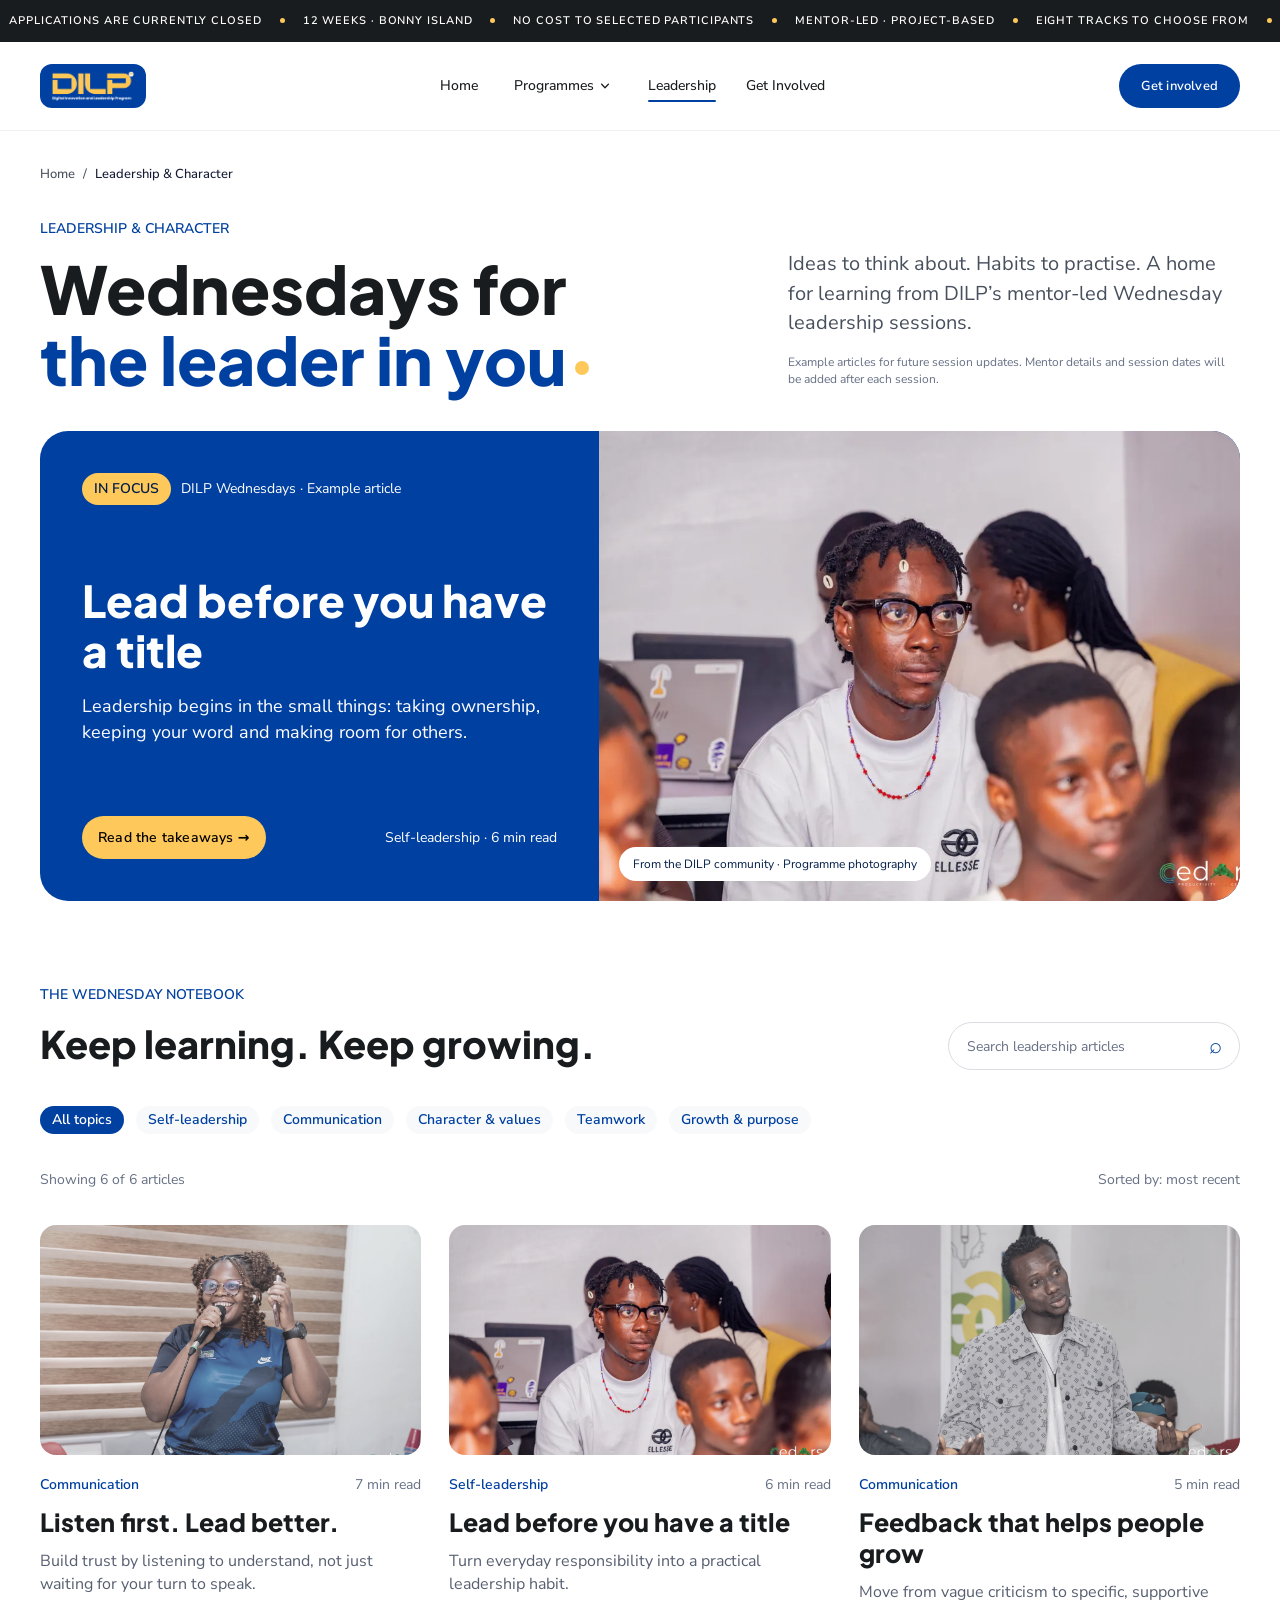
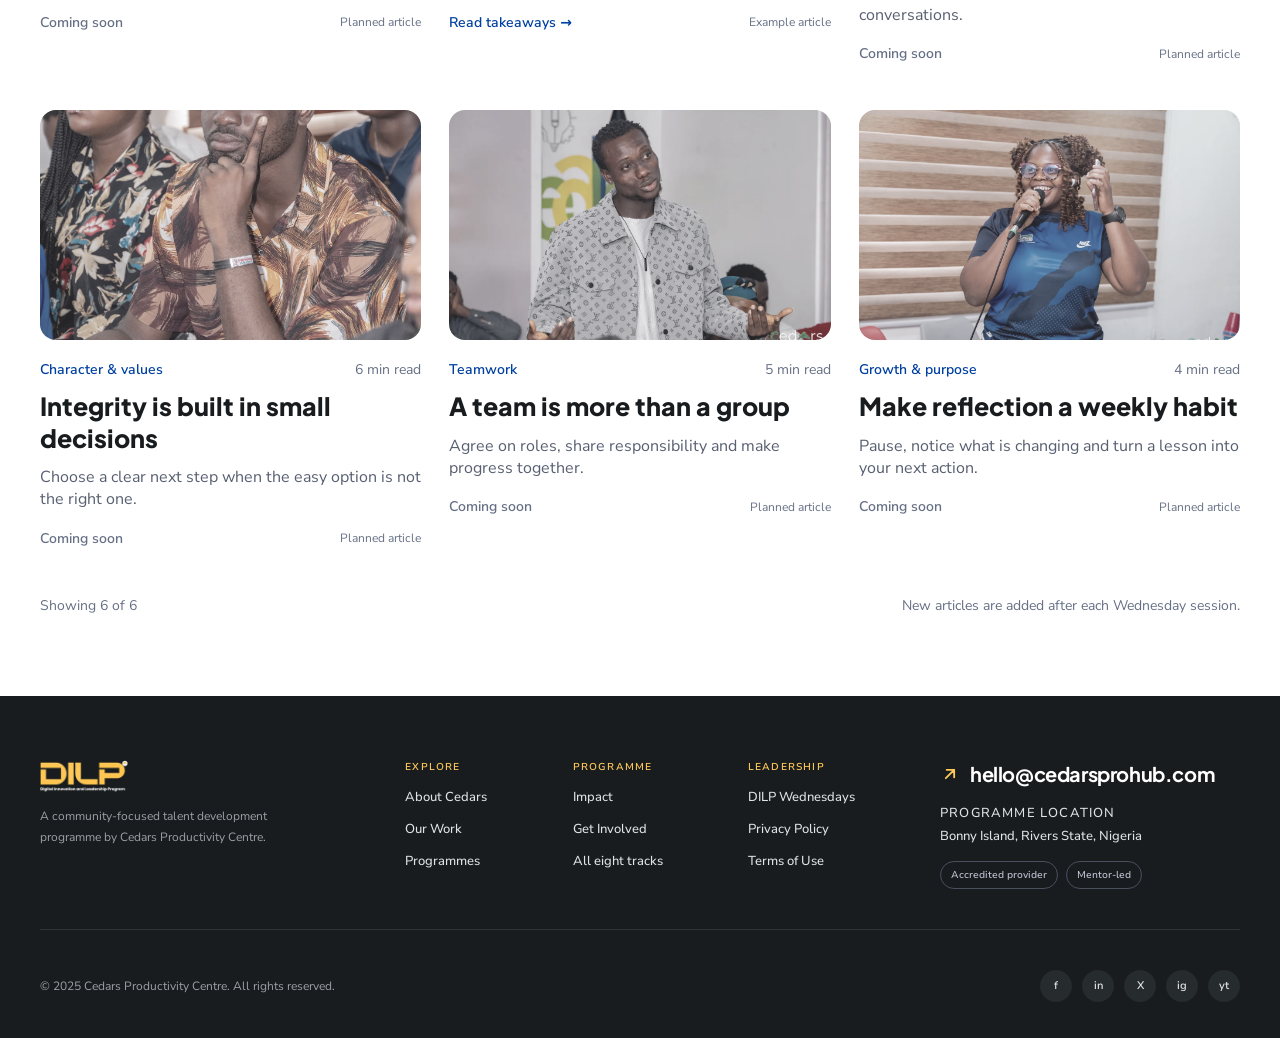
==== commit 18cbf946: "Add Social Media Marketing as an eighth track New page from the supplied curriculum PDF, plus the tr" ====
--- a/articles/index.html
+++ b/articles/index.html
@@ -28,7 +28,7 @@
       <p class="ticker__item">12 WEEKS · BONNY ISLAND <img class="ticker__dot" src="../assets/svg/ticker-dot.svg" alt="" aria-hidden="true"></p>
       <p class="ticker__item">NO COST TO SELECTED PARTICIPANTS <img class="ticker__dot" src="../assets/svg/ticker-dot.svg" alt="" aria-hidden="true"></p>
       <p class="ticker__item">MENTOR-LED · PROJECT-BASED <img class="ticker__dot" src="../assets/svg/ticker-dot.svg" alt="" aria-hidden="true"></p>
-      <p class="ticker__item">SEVEN TRACKS TO CHOOSE FROM <img class="ticker__dot" src="../assets/svg/ticker-dot.svg" alt="" aria-hidden="true"></p>
+      <p class="ticker__item">EIGHT TRACKS TO CHOOSE FROM <img class="ticker__dot" src="../assets/svg/ticker-dot.svg" alt="" aria-hidden="true"></p>
       <p class="ticker__item">DELIVERED BY CEDARS PRODUCTIVITY CENTRE <img class="ticker__dot" src="../assets/svg/ticker-dot.svg" alt="" aria-hidden="true"></p>
     </div>
   </div>
@@ -51,7 +51,7 @@
           <img class="nav__chevron" src="../assets/svg/nav-chevron.svg" alt="" aria-hidden="true">
         </button>
         <div class="dropdown" id="programmes-menu" role="menu">
-          <span class="dropdown__label">SEVEN TRACKS</span>
+          <span class="dropdown__label">EIGHT TRACKS</span>
           <a role="menuitem" href="../tracks/cybersecurity.html">Cybersecurity &amp; Digital Safety</a>
           <a role="menuitem" href="../tracks/front-end-development.html">Front-End Development</a>
           <a role="menuitem" href="../tracks/back-end-development.html">Back-End Development</a>
@@ -59,6 +59,7 @@
           <a role="menuitem" href="../tracks/graphic-design.html">Graphic Design</a>
           <a role="menuitem" href="../tracks/ai-and-automation.html">AI &amp; Automation</a>
           <a role="menuitem" href="../tracks/data-analytics.html">Data Analytics</a>
+          <a role="menuitem" href="../tracks/social-media-marketing.html">Social Media Marketing</a>
         </div>
       </div>
       <a class="nav__link" href="../articles/index.html" aria-current="page">Leadership</a>
@@ -94,6 +95,7 @@
             <li><a href="../tracks/graphic-design.html">Graphic Design</a></li>
             <li><a href="../tracks/ai-and-automation.html">AI &amp; Automation</a></li>
             <li><a href="../tracks/data-analytics.html">Data Analytics</a></li>
+            <li><a href="../tracks/social-media-marketing.html">Social Media Marketing</a></li>
               </ul>
             </div>
           </div>
@@ -305,7 +307,7 @@
         <span class="footer__label">PROGRAMME</span>
         <a href="../index.html#impact">Impact</a>
         <a href="../get-involved.html">Get Involved</a>
-        <a href="../index.html#tracks">All seven tracks</a>
+        <a href="../index.html#tracks">All eight tracks</a>
       </nav>
 
       <nav class="footer__col" aria-label="Leadership">
--- a/styles.css
+++ b/styles.css
@@ -902,6 +902,7 @@
 .track-card__media--frontend img { object-position: center 46%; }
 .track-card__media--graphic img { object-position: center 45%; }
 .track-card__media--ai img { object-position: center 32%; }
+.track-card__media--social img { object-position: center 17%; }
 
 .track-card__body {
   flex: 1;
@@ -922,6 +923,7 @@
 .tag--core-green { background: var(--mint-1); color: var(--mint-ink); }
 .tag--design { background: var(--peach-1); color: var(--peach-ink-strong); }
 .tag--core-blue { background: var(--blue-pale); color: var(--blue-6); }
+.tag--media { background: var(--lilac-1); color: var(--lilac-ink); }
 
 .track-card__body h3 {
   font-family: var(--font-alt);
@@ -2142,6 +2144,37 @@
 /* ---------- Tools ---------- */
 
 .tools { background: var(--text-1); }
+/* ---------- Course overview lede ---------- */
+
+.track-overview {
+  width: 100%;
+  display: flex;
+  flex-direction: column;
+  gap: 18px;
+  max-width: 920px;
+}
+.track-overview p {
+  font-size: 17px;
+  line-height: 1.6;
+  color: var(--text-7);
+}
+
+/* ---------- Career pathways ---------- */
+
+.careers { width: 100%; display: flex; flex-wrap: wrap; gap: 12px; }
+.chip-career {
+  padding: 11px 18px;
+  border: 1px solid var(--blue-2);
+  border-radius: var(--radius-pill);
+  background: var(--blue-pale);
+  color: var(--blue-ink);
+  font-family: var(--font-display);
+  font-size: 14px;
+  font-weight: 700;
+  transition: transform 0.2s var(--ease), box-shadow 0.2s var(--ease);
+}
+.chip-career:hover { transform: translateY(-2px); box-shadow: var(--shadow-sm); }
+
 .tools__inner {
   display: flex;
   flex-direction: column;
@@ -2251,7 +2284,7 @@
   display: flex;
   flex-direction: column;
   gap: 36px;
-  padding: 34px 0 64px;
+  padding-block: 34px 64px;
 }
 
 .masthead { display: flex; align-items: flex-end; gap: 80px; }
@@ -2443,7 +2476,7 @@
    ARTICLES — single article
    ========================================================================= */
 
-.article-intro__inner { display: flex; flex-direction: column; gap: 32px; padding: 34px 0 44px; }
+.article-intro__inner { display: flex; flex-direction: column; gap: 32px; padding-block: 34px 44px; }
 .article-intro__headline { max-width: 1080px; display: flex; flex-direction: column; gap: 22px; }
 .article-intro__labels { display: flex; flex-wrap: wrap; align-items: center; gap: 14px; }
 .article-intro__headline h1 {
@@ -2475,7 +2508,7 @@
   color: var(--text-6);
 }
 
-.reading__inner { display: flex; gap: 64px; padding: 12px 0 80px; }
+.reading__inner { display: flex; gap: 64px; padding-block: 12px 80px; }
 .reading__aside {
   flex: 0 0 240px;
   position: sticky;
@@ -2559,7 +2592,7 @@
    GET INVOLVED
    ========================================================================= */
 
-.involved-hero__inner { display: flex; align-items: center; gap: 64px; padding: 60px 0 64px; }
+.involved-hero__inner { display: flex; align-items: center; gap: 64px; padding-block: 60px 64px; }
 .involved-hero__copy { flex: 650 1 650px; min-width: 0; display: flex; flex-direction: column; gap: 24px; }
 .involved-hero__copy h1 {
   font-family: var(--font-display);
@@ -2593,25 +2626,101 @@
 .involved-hero__note p { font-family: var(--font-display); font-weight: 800; font-size: 22px; line-height: 1.25; }
 .involved-hero__note span { font-size: 14px; font-weight: 500; }
 
-.contribute-ribbon { background: var(--yellow-6); }
-.contribute-ribbon__inner {
+.contribute-ribbon {
   height: 68px;
   display: flex;
   align-items: center;
-  justify-content: space-between;
-  gap: 24px;
+  background: var(--yellow-6);
+  overflow: hidden;
 }
 .contribute-ribbon__item {
-  display: flex;
-  align-items: center;
-  gap: 28px;
+  padding-inline: 26px;
   font-family: var(--font-display);
   font-weight: 700;
   font-size: 17px;
+  letter-spacing: -0.2px;
   color: var(--ink);
   white-space: nowrap;
 }
-.contribute-ribbon__item img { width: 5px; height: 5px; flex: none; }
+
+/* ---------- Give now (direct Paystack donation) ---------- */
+
+.give { background: var(--surface-tint); }
+.give__inner { display: flex; flex-direction: column; gap: 36px; padding-block: 80px; }
+.give__intro { display: flex; flex-direction: column; gap: 14px; max-width: 620px; }
+.give__intro h2 {
+  font-family: var(--font-display);
+  font-weight: 800;
+  font-size: 38px;
+  line-height: 1.22;
+  color: var(--ink);
+}
+.give__intro p { font-size: 18px; line-height: 1.48; color: var(--text-7); }
+
+.give__cards { display: grid; grid-template-columns: repeat(2, minmax(0, 1fr)); gap: 24px; }
+.give-card {
+  display: flex;
+  flex-direction: column;
+  gap: 22px;
+  padding: 32px;
+  border: 1px solid var(--hairline-2);
+  border-radius: 24px;
+  background: var(--white);
+  transition: transform 0.25s var(--ease), box-shadow 0.25s var(--ease);
+}
+.give-card:hover { transform: translateY(-4px); box-shadow: var(--shadow-md); }
+
+.give-card__head { display: flex; align-items: flex-start; gap: 18px; }
+.give-card__symbol {
+  flex: none;
+  width: 52px;
+  height: 52px;
+  display: grid;
+  place-items: center;
+  border-radius: 14px;
+  font-family: var(--font-display);
+  font-weight: 800;
+  font-size: 24px;
+  line-height: 1;
+}
+.give-card--ngn .give-card__symbol { background: var(--blue-pale); color: var(--blue-6); }
+.give-card--usd .give-card__symbol { background: var(--mint-1); color: var(--mint-ink); }
+.give-card__head h3 {
+  font-family: var(--font-display);
+  font-weight: 800;
+  font-size: 22px;
+  line-height: 1.25;
+  color: var(--ink);
+}
+.give-card__blurb { margin-top: 6px; font-size: 15px; line-height: 1.45; color: var(--text-7); }
+
+.give-card__amounts { display: flex; flex-wrap: wrap; gap: 10px; list-style: none; }
+.give-card__amounts li {
+  padding: 9px 16px;
+  border: 1px solid var(--hairline-2);
+  border-radius: var(--radius-pill);
+  background: var(--surface-tint);
+  font-family: var(--font-display);
+  font-weight: 700;
+  font-size: 14px;
+  color: var(--ink-soft);
+  white-space: nowrap;
+}
+.give-card__amounts-any { border-style: dashed !important; }
+
+.give-card .btn { margin-top: auto; }
+.give-card__note { font-size: 13px; font-weight: 500; color: var(--text-6); text-align: center; }
+
+.give__secure { font-size: 14px; line-height: 1.5; color: var(--text-7); max-width: 760px; }
+.give__secure a { color: var(--blue-6); font-weight: 700; text-decoration: underline; }
+
+/* A currency with no Paystack link yet: shown, but plainly not clickable. */
+.btn.is-pending {
+  background: var(--text-2);
+  color: var(--text-7);
+  cursor: not-allowed;
+  pointer-events: none;
+}
 
 .partnerships__inner { display: flex; flex-direction: column; gap: 40px; padding-block: 80px; }
 .partnerships__head { display: flex; flex-wrap: wrap; align-items: flex-end; justify-content: space-between; gap: 24px; }
@@ -2822,6 +2931,7 @@
   .partner-options { grid-template-columns: repeat(2, minmax(0, 1fr)); }
   .partner-process { grid-template-columns: repeat(2, minmax(0, 1fr)); gap: 28px; }
   .donation-panel { grid-template-columns: minmax(0, 1fr); }
+  .give__cards { grid-template-columns: minmax(0, 1fr); }
   .support-questions__inner { flex-direction: column; gap: 40px; }
   .support-questions__intro { flex: 0 0 auto; }
   .reading__inner { flex-direction: column; gap: 40px; }
@@ -2833,7 +2943,6 @@
   .feature { flex-direction: column; }
   .feature__story, .feature__photo { flex: 0 0 auto; }
   .feature__photo { height: 320px; }
-  .contribute-ribbon__inner { gap: 16px; overflow-x: auto; }
 }
 
 @media (max-width: 980px) {
@@ -2936,7 +3045,11 @@
   .partner-process { grid-template-columns: minmax(0, 1fr); padding: 24px; }
   .enquiry__row { grid-template-columns: minmax(0, 1fr); }
   .why-give, .enquiry { padding: 28px; }
-  .editorial__inner { padding: 24px 0 48px; }
+  .give__inner { padding-block: 56px; gap: 28px; }
+  .give__intro h2 { font-size: 28px; }
+  .give-card { padding: 24px; gap: 18px; }
+  .contribute-ribbon__item { padding-inline: 18px; font-size: 16px; }
+  .editorial__inner { padding-block: 24px 48px; }
   .masthead__title h1 { font-size: 34px; }
   .masthead__intro p { font-size: 17px; }
   .feature__story { padding: 28px; }
@@ -2944,22 +3057,21 @@
   .feature__photo { height: 240px; }
   .library__inner, .partnerships__inner, .donations__inner, .support-questions__inner { padding-block: 56px; }
   .library--related .library__inner { padding-block: 48px; }
-  .article-intro__inner { padding: 24px 0 32px; }
+  .article-intro__inner { padding-block: 24px 32px; }
   .article-intro__headline h1 { font-size: 32px; }
   .article-intro__standfirst { font-size: 17px; }
   .article-intro__figure img { height: 240px; border-radius: 16px; }
-  .reading__inner { padding: 8px 0 56px; }
+  .reading__inner { padding-block: 8px 56px; }
   .prose__section h2, .reflection h2 { font-size: 23px; }
   .prose__section p, .prose__closing, .reflection p { font-size: 16px; }
   .takeaways, .reflection { padding: 22px; }
-  .involved-hero__inner { padding: 36px 0 40px; }
+  .involved-hero__inner { padding-block: 36px 40px; }
   .involved-hero__copy h1 { font-size: 32px; }
   .involved-hero__lede { font-size: 17px; }
   .involved-hero__main { height: 240px; }
   .involved-hero__row { flex-direction: column; }
   .involved-hero__row img { width: 100%; height: 180px; }
   .involved-hero__note { height: auto; }
-  .contribute-ribbon__inner { justify-content: flex-start; gap: 28px; }
   .invitation h2 { font-size: 28px; }
   .invitation__inner { padding-block: 52px; }
   .why-give h2 { font-size: 28px; }
@@ -2973,6 +3085,8 @@
   .track-hero__ctas { gap: 12px; }
   .btn--track { padding: 14px 24px; font-size: 14px; }
   .track-section__inner { padding-block: 56px; gap: 28px; }
+  .track-overview p { font-size: 16px; }
+  .chip-career { padding: 9px 14px; font-size: 13px; }
   .heading-track { font-size: 27px; gap: 8px; }
   .outcomes { grid-template-columns: minmax(0, 1fr); gap: 16px; }
   .phases { grid-template-columns: minmax(0, 1fr); gap: 14px; }
